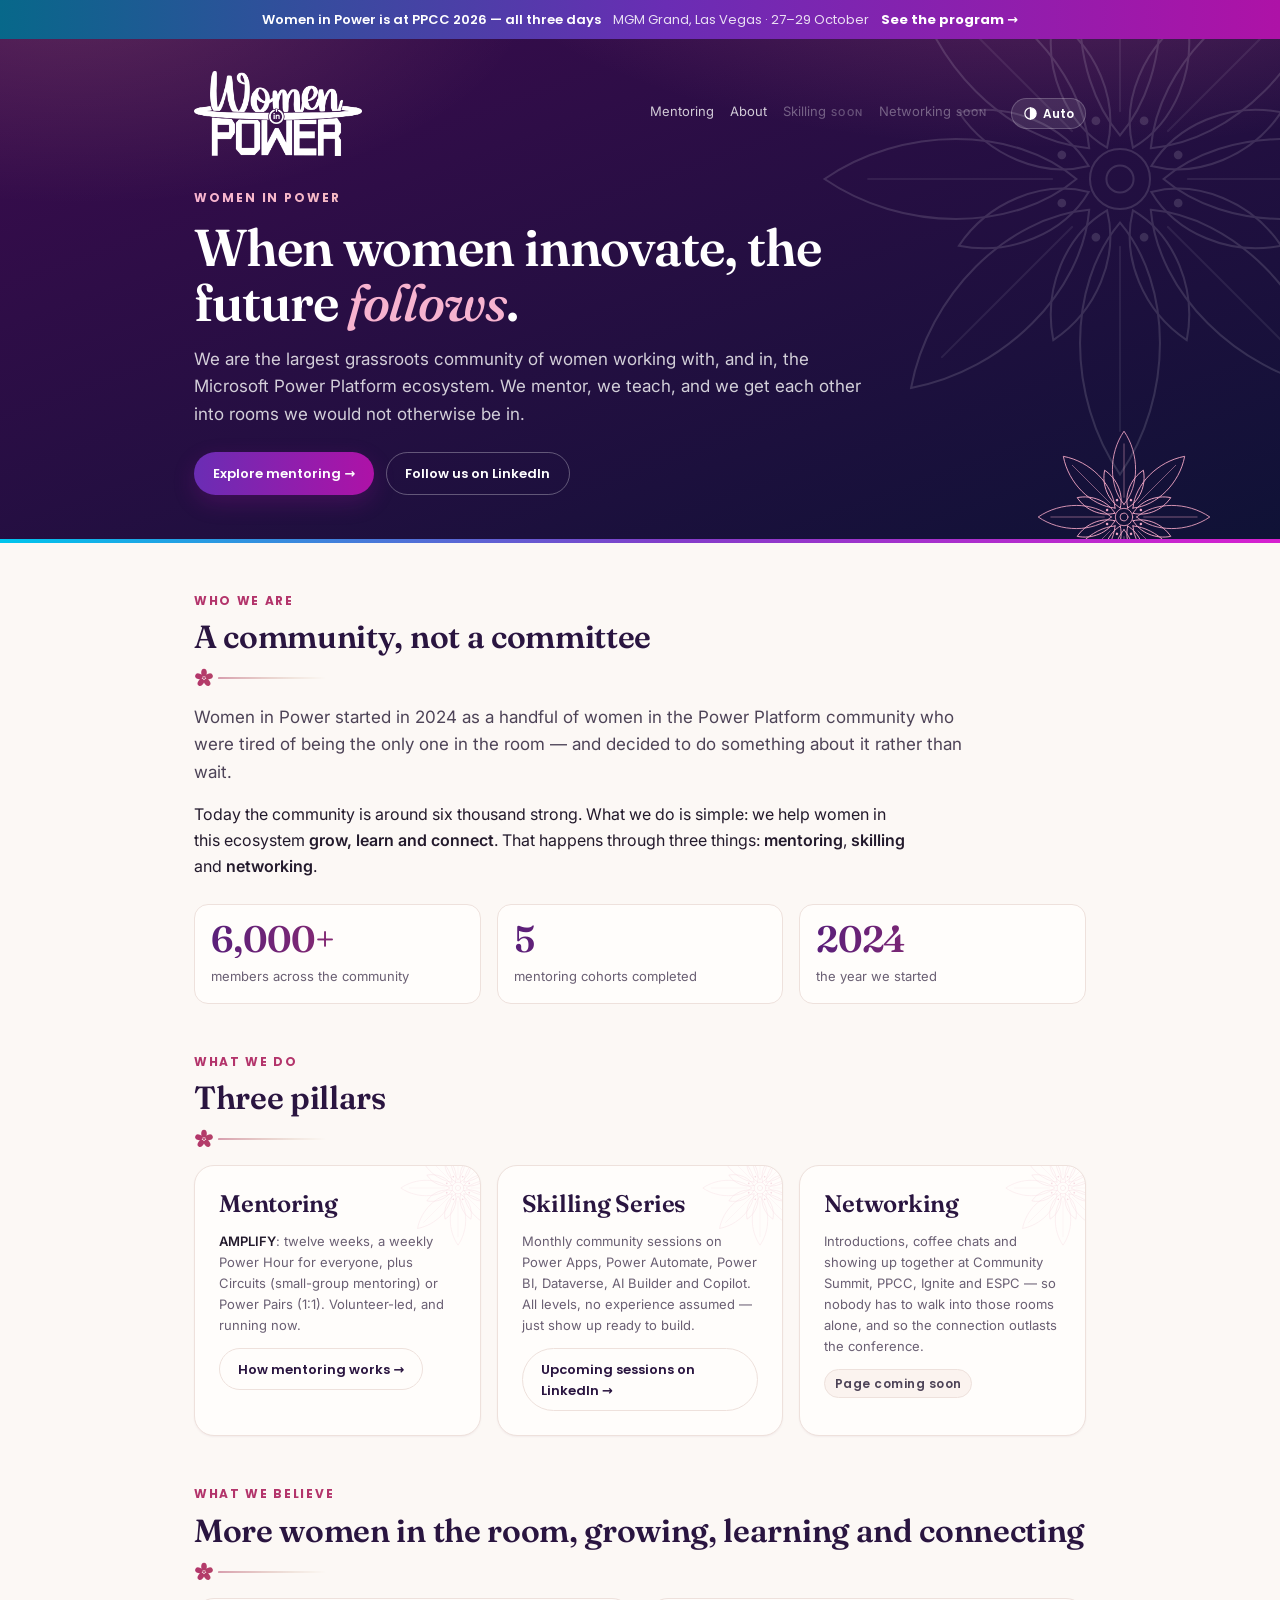
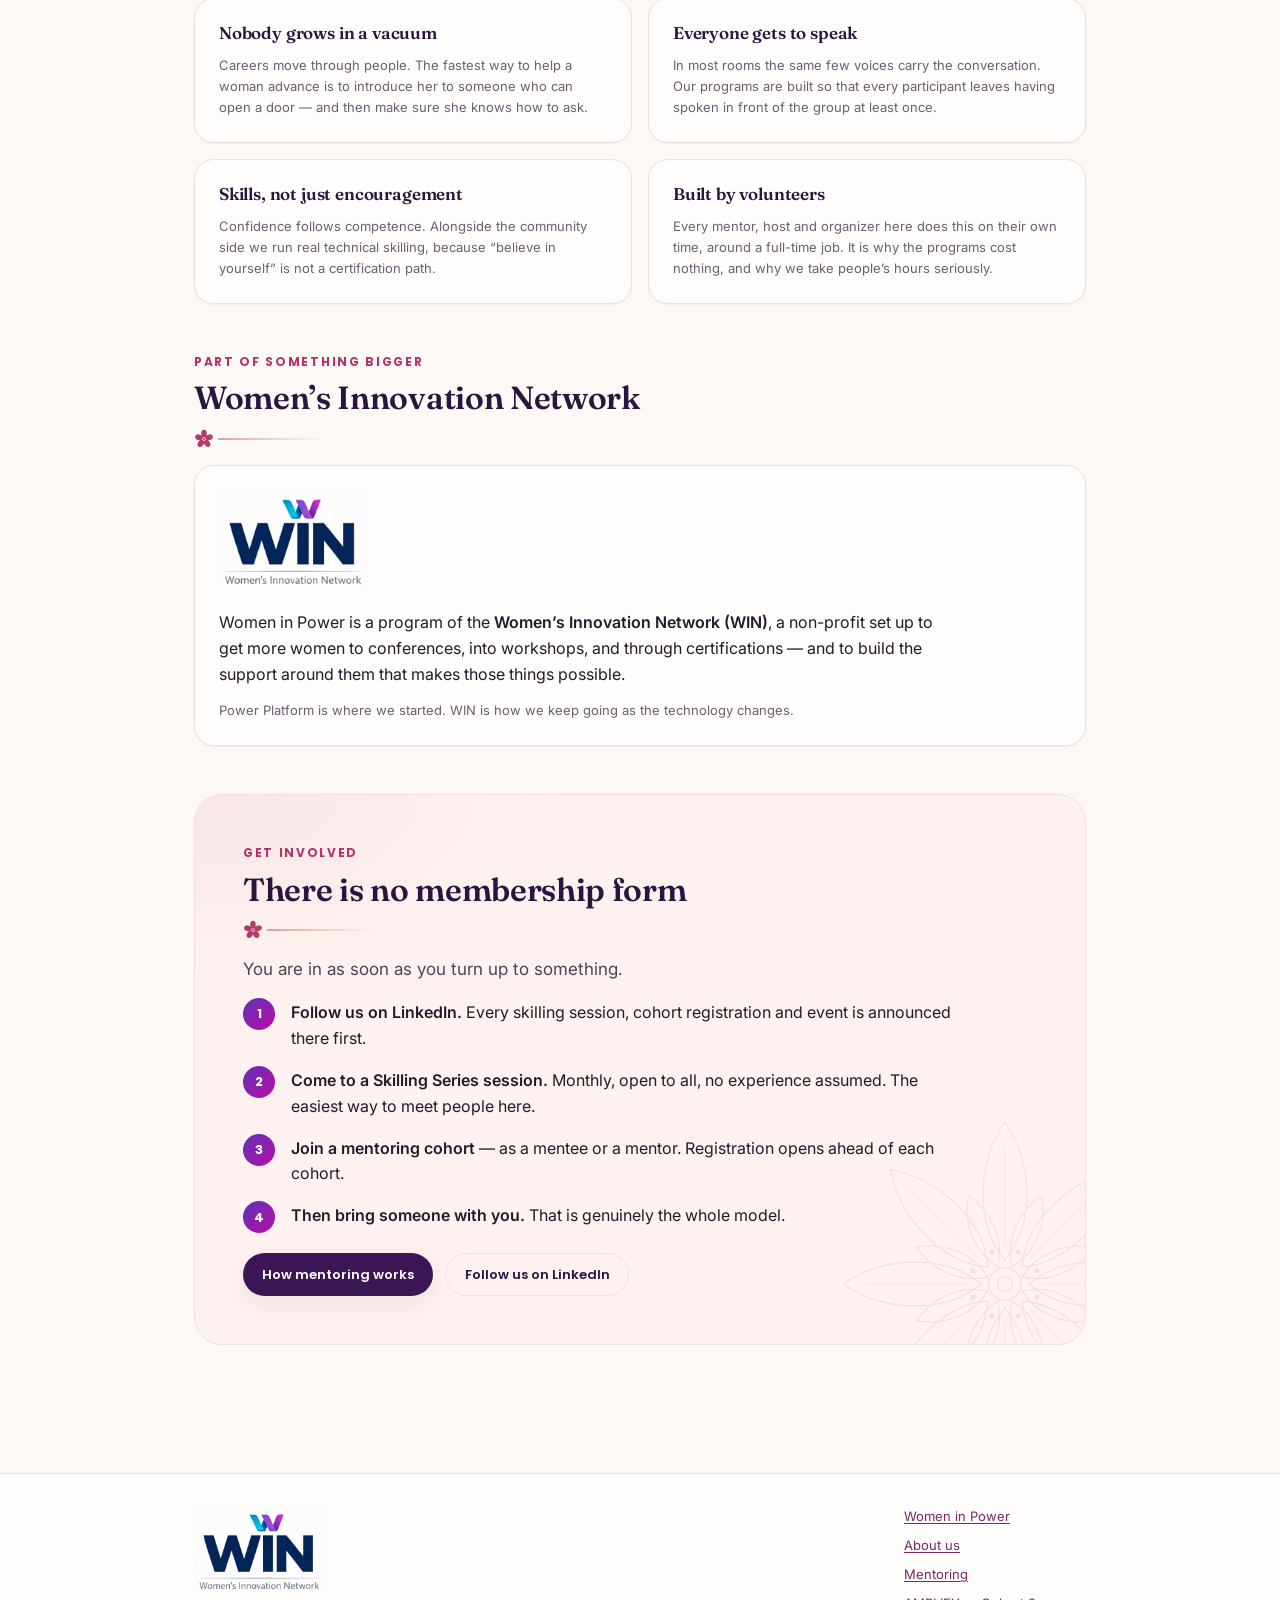
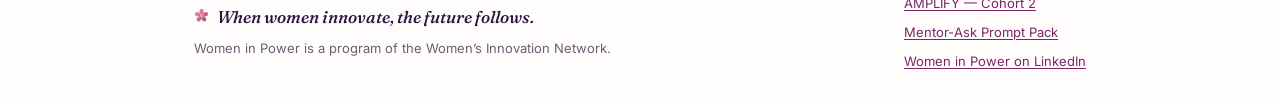
==== index.html @ 1620525c "Bloom: add warmth with a serif, warm palette and an original bloom motif - Warm neutrals (ivory grou" ====
<!DOCTYPE html>
<html lang="en">
<head>
<meta charset="UTF-8">
<meta name="viewport" content="width=device-width, initial-scale=1">
<title>Women in Power</title>
<meta name="description" content="Women in Power is a grassroots community of women working with and in the Microsoft Power Platform ecosystem — mentoring, skilling and bringing women together.">
<meta name="theme-color" content="#3b0b4e">
<script>(function(){try{var t=localStorage.getItem('wip-theme');if(t==='light'||t==='dark')document.documentElement.setAttribute('data-theme',t);}catch(e){}})();</script>
<link rel="preconnect" href="https://fonts.googleapis.com">
<link rel="preconnect" href="https://fonts.gstatic.com" crossorigin>
<link href="https://fonts.googleapis.com/css2?family=Fraunces:ital,opsz,wght@0,9..144,500..700;1,9..144,400..600&family=Inter:wght@400;500;600&family=Poppins:wght@600;700;800&display=swap" rel="stylesheet">
<link rel="stylesheet" href="assets/css/wip.css">
<style>
  /* Page-specific. Promote into wip.css only if a second page needs it. */
  .hero-mark { width: 260px; margin-bottom: var(--s-5); }
  @media (max-width: 560px) { .hero-mark { width: 200px; } }

  .pillars { display: grid; gap: var(--s-4); }
  @media (min-width: 760px) { .pillars { grid-template-columns: repeat(3, 1fr); } }
  .pillar h3 { margin-bottom: var(--s-2); }

  .parent {
    display: flex; gap: var(--s-5); align-items: center; flex-wrap: wrap;
    background: var(--surface); border: 1px solid var(--line);
    border-radius: var(--r-lg); padding: var(--s-5); box-shadow: var(--sh-1);
  }
  .parent img { width: 150px; flex: none; }
</style>
</head>
<body>
<a class="skip-link" href="#main">Skip to content</a>

<div class="announce">
  <a href="ppcc-2026/">
    <span>Women in Power is at PPCC 2026 &mdash; all three days</span>
    <span class="where">MGM Grand, Las Vegas &middot; 27&ndash;29 October</span>
    <span class="go">See the program &rarr;</span>
  </a>
</div>

<header class="masthead" id="top">
  <div class="wrap">
    <div class="masthead-top">
      <a class="lockup" href="./" aria-label="Women in Power, home">
        <img class="lockup-img" src="assets/img/wip-wordmark-reverse.png" alt="Women in Power" width="1200" height="607">
      </a>
      <div class="masthead-right">
        <nav class="masthead-nav" aria-label="Main">
          <a href="mentoring/">Mentoring</a>
          <a href="about/">About</a>
          <span class="nav-soon">Skilling <em>soon</em></span>
          <span class="nav-soon">Networking <em>soon</em></span>
        </nav>
        <button type="button" class="theme-toggle" data-theme-toggle>Theme</button>
      </div>
    </div>
    <p class="kicker">Women in Power</p>
    <h1>When women innovate, the future <em>follows</em>.</h1>
    <p class="standfirst">We are the largest grassroots community of women working with, and in, the Microsoft Power Platform ecosystem. We mentor, we teach, and we get each other into rooms we would not otherwise be in.</p>
    <p class="row" style="margin-top:var(--s-5)">
      <a class="btn btn-accent" href="mentoring/">Explore mentoring &rarr;</a>
      <a class="btn btn-ghost" href="https://www.linkedin.com/company/women-in-power-platform" style="color:#fff;border-color:rgba(255,255,255,.3)">Follow us on LinkedIn</a>
    </p>
  </div>
</header>

<main id="main">
<div class="wrap">

  <!-- ============================== WHO ============================== -->
  <section class="section">
    <div class="section-head">
      <p class="eyebrow">Who we are</p>
      <h2>A community, not a committee</h2>
    </div>
    <p class="lead">Women in Power started in 2024 as a handful of women in the Power Platform community who were tired of being the only one in the room &mdash; and decided to do something about it rather than wait.</p>
    <p>Today the community is around six thousand strong. What we do is simple: we help women in this ecosystem <strong>grow, learn and connect</strong>. That happens through three things: <strong>mentoring</strong>, <strong>skilling</strong> and <strong>networking</strong>.</p>

    <div class="grid grid-3" style="margin-top:var(--s-5)">
      <div class="stat"><div class="stat-num">6,000+</div><div class="stat-label">members across the community</div></div>
      <div class="stat"><div class="stat-num">5</div><div class="stat-label">mentoring cohorts completed</div></div>
      <div class="stat"><div class="stat-num">2024</div><div class="stat-label">the year we started</div></div>
    </div>
  </section>

  <!-- ============================ PILLARS ============================ -->
  <section class="section">
    <div class="section-head">
      <p class="eyebrow">What we do</p>
      <h2>Three pillars</h2>
    </div>

    <div class="pillars">
      <div class="card card-bloom pillar">
        <h3>Mentoring</h3>
        <p class="small muted"><strong>AMPLIFY</strong>: twelve weeks, a weekly Power Hour for everyone, plus Circuits (small-group mentoring) or Power Pairs (1:1). Volunteer-led, and running now.</p>
        <p><a class="btn btn-ghost" href="mentoring/">How mentoring works &rarr;</a></p>
      </div>
      <div class="card card-bloom pillar">
        <h3>Skilling Series</h3>
        <p class="small muted">Monthly community sessions on Power Apps, Power Automate, Power BI, Dataverse, AI Builder and Copilot. All levels, no experience assumed &mdash; just show up ready to build.</p>
        <p><a class="btn btn-ghost" href="https://www.linkedin.com/company/women-in-power-platform">Upcoming sessions on LinkedIn &rarr;</a></p>
      </div>
      <div class="card card-bloom pillar">
        <h3>Networking</h3>
        <p class="small muted">Introductions, coffee chats and showing up together at Community Summit, PPCC, Ignite and ESPC &mdash; so nobody has to walk into those rooms alone, and so the connection outlasts the conference.</p>
        <p><span class="pill pill-neutral">Page coming soon</span></p>
      </div>
    </div>
  </section>

  <!-- ============================ BELIEFS ============================ -->
  <section class="section">
    <div class="section-head">
      <p class="eyebrow">What we believe</p>
      <h2>More women in the room, growing, learning and connecting</h2>
    </div>
    <div class="grid grid-2">
      <div class="card">
        <h4>Nobody grows in a vacuum</h4>
        <p class="small muted">Careers move through people. The fastest way to help a woman advance is to introduce her to someone who can open a door &mdash; and then make sure she knows how to ask.</p>
      </div>
      <div class="card">
        <h4>Everyone gets to speak</h4>
        <p class="small muted">In most rooms the same few voices carry the conversation. Our programs are built so that every participant leaves having spoken in front of the group at least once.</p>
      </div>
      <div class="card">
        <h4>Skills, not just encouragement</h4>
        <p class="small muted">Confidence follows competence. Alongside the community side we run real technical skilling, because &ldquo;believe in yourself&rdquo; is not a certification path.</p>
      </div>
      <div class="card">
        <h4>Built by volunteers</h4>
        <p class="small muted">Every mentor, host and organizer here does this on their own time, around a full-time job. It is why the programs cost nothing, and why we take people&rsquo;s hours seriously.</p>
      </div>
    </div>
  </section>

  <!-- ============================= PARENT ============================ -->
  <section class="section">
    <div class="section-head">
      <p class="eyebrow">Part of something bigger</p>
      <h2>Women&rsquo;s Innovation Network</h2>
    </div>
    <div class="parent">
      <img src="assets/img/win-logo.png" alt="WIN — Women's Innovation Network">
      <div>
        <p>Women in Power is a program of the <strong>Women&rsquo;s Innovation Network (WIN)</strong>, a non-profit set up to get more women to conferences, into workshops, and through certifications &mdash; and to build the support around them that makes those things possible.</p>
        <p class="small muted" style="margin-top:var(--s-3)">Power Platform is where we started. WIN is how we keep going as the technology changes.</p>
      </div>
    </div>
  </section>

  <!-- ============================= JOIN ============================== -->
  <section class="section panel-bloom">
    <div class="section-head">
      <p class="eyebrow">Get involved</p>
      <h2>There is no membership form</h2>
    </div>
    <p class="lead">You are in as soon as you turn up to something.</p>
    <ol class="steps">
      <li><strong>Follow us on LinkedIn.</strong> Every skilling session, cohort registration and event is announced there first.</li>
      <li><strong>Come to a Skilling Series session.</strong> Monthly, open to all, no experience assumed. The easiest way to meet people here.</li>
      <li><strong>Join a mentoring cohort</strong> &mdash; as a mentee or a mentor. Registration opens ahead of each cohort.</li>
      <li><strong>Then bring someone with you.</strong> That is genuinely the whole model.</li>
    </ol>
    <p class="row" style="margin-top:var(--s-5)">
      <a class="btn btn-primary" href="mentoring/">How mentoring works</a>
      <a class="btn btn-ghost" href="https://www.linkedin.com/company/women-in-power-platform">Follow us on LinkedIn</a>
    </p>
  </section>

</div>
</main>

<footer class="site-footer">
  <div class="wrap foot-row">
    <div>
      <img class="win-logo" src="assets/img/win-logo.png" alt="WIN — Women's Innovation Network">
      <p class="tagline">When women innovate, the future follows.</p>
      <p class="small" style="margin-top:var(--s-2)">Women in Power is a program of the Women&rsquo;s Innovation Network.</p>
    </div>
    <nav aria-label="Footer">
      <a href="./">Women in Power</a>
      <a href="about/">About us</a>
      <a href="mentoring/">Mentoring</a>
      <a href="mentoring/2026-cohort2/">AMPLIFY &mdash; Cohort 2</a>
      <a href="mentoring/mentorship-prompts/">Mentor-Ask Prompt Pack</a>
      <a href="https://www.linkedin.com/company/women-in-power-platform">Women in Power on LinkedIn</a>
    </nav>
  </div>
</footer>

<a class="to-top" href="#top" title="Back to top">
  <span class="visually-hidden">Back to top</span>
  <svg viewBox="0 0 24 24" fill="none" stroke="currentColor" stroke-width="2.2" stroke-linecap="round" stroke-linejoin="round" aria-hidden="true"><path d="M12 19V5"/><path d="M5 12l7-7 7 7"/></svg>
</a>

<script src="assets/js/wip.js" defer></script>
</body>
</html>
---- assets/css/wip.css ----
/* ==========================================================================
   Women in Power — shared stylesheet
   Part of Women's Innovation Network (WIN)

   Single source of truth for how WiP member pages look. Change a token here
   and every page updates. Documented and previewed at /wip/style-guide/.

   Contents
   1. Tokens — light
   2. Tokens — dark
   3. Reset and base
   4. Layout
   5. Masthead, theme toggle, footer
   6. Typography
   7. Components
   8. Journey explorer (the interactive mentor / mentee journeys)
   9. Utilities
  10. Print

   THEMING RULE
   Every color has its base value on bare :root. Dark mode only *redefines*
   tokens, in two places: a prefers-color-scheme block guarded against an
   explicit light choice, and a [data-theme="dark"] block so the toggle wins.
   Never give a color its only definition inside a media query.
   ========================================================================== */

/* ==========================================================================
   1. TOKENS — LIGHT (the base layer)
   ========================================================================== */

:root {
  /* --- Brand: WIN (parent organization) — fixed, never themed ---------- */
  --win-navy:        #042559;
  --win-navy-deep:   #02132e;
  --win-navy-soft:   #16407f;

  /* --- Brand: the signature ribbon gradient — fixed -------------------- */
  --grad-cyan:       #00c5ed;
  --grad-violet:     #823dca;
  --grad-magenta:    #d720d0;
  --ribbon:      linear-gradient(90deg,  var(--grad-cyan) 0%, var(--grad-violet) 52%, var(--grad-magenta) 100%);
  --ribbon-diag: linear-gradient(135deg, var(--grad-cyan) 0%, var(--grad-violet) 52%, var(--grad-magenta) 100%);

  /* The ribbon, deepened until WHITE TEXT PASSES AA on every stop.
     The bright ribbon is decoration and must never sit behind body text:
     white on --grad-cyan is 2.06:1, which is unreadable. These stops are
     6.26 / 7.93 / 6.10 against white and still read as the same gradient.
     Use this any time the ribbon is a background for words. */
  --ribbon-deep: linear-gradient(90deg, #07688a 0%, #6a2db4 52%, #ae12a7 100%);

  /* The ribbon for ROUNDED FILLS: circles (step numbers, avatars, the
     back-to-top hover) and pill buttons. Two things go wrong when the full
     diagonal ribbon is poured into a round shape:
       1. A 135deg gradient puts its end colors in the box's corners, which
          the rounding cuts off. What survives is a cyan wedge and a clipped
          magenta edge, so the shape reads as a square squeezed into a
          circle.
       2. The cyan end sits under white text at 2.06:1.
     So these drop cyan and run deep violet to deep magenta (white text
     7.93 / 6.10). On circles the stops sit at 15% / 85%, which is where a
     circle's edge crosses the 135deg line, so both colors are actually
     visible. Pills run 90deg, along their long axis. */
  /* On anything with a (transparent) border, write the background as
     "var(--ribbon-round) border-box". By default a gradient is sized to
     the padding box and then TILED into the border, so the far end of
     the gradient shows as a thin strip along the top and left edges. */
  --ribbon-round: linear-gradient(135deg, #6a2db4 15%, #ae12a7 85%);
  --ribbon-pill:  linear-gradient(90deg,  #6a2db4 0%,  #ae12a7 100%);

  /* The ribbon for gradient TEXT on a page surface, e.g. the big stat
     numerals. Measured against the surface it actually sits on:
       light mode, on #fff   — 6.26 / 7.93 / 6.10
       dark  mode, on #121c31 — 8.26 / 5.62 / 6.74
     The bright ribbon fails at BOTH ends depending on the mode: its cyan is
     2.06:1 on white and its violet is 2.81:1 on the dark surface. A number
     is content, not decoration — it has to be readable. Gradient text on a
     dark BAND (the masthead kicker, the hero headline) keeps --ribbon;
     those grounds are dark in both themes. */
  --ribbon-text: linear-gradient(90deg, #07688a 0%, #6a2db4 52%, #ae12a7 100%);
  /* Warm gradient text for serif numerals. 10.9 / 5.9 on white. */
  --bloom-text:  linear-gradient(90deg, #5a1f7a 0%, #b3346b 100%);

  /* --- Brand: Women in Power accents ----------------------------------- */
  --wip-plum:        #3b0b4e;
  --wip-magenta:     #d91c81;
  --wip-pink:        #ff2e9e;
  --wip-teal:        #12b6a8;

  /* --- Brand: Bloom — the warm layer ------------------------------------
     Added in v2.0 to give the site warmth without adding clutter. Blush and
     petal are grounds and washes; rose carries small text; gold is a
     hairline detail only (it is 2.7:1 on ivory, so never for words). The
     bloom motif itself is drawn in CSS further down (section 5b). */
  --blush:           #f9e6e8;
  --blush-2:         #fdf2ef;
  --petal:           #e7a3bb;
  --rose:            #b3346b;   /* 5.5:1 on --bg, 4.8:1 on --blush */
  --gold:            #b8925a;
  --gold-soft:       #ecdcc0;

  /* --- Themed: accent used for eyebrows, markers, link hover ----------- */
  --accent:          #b3346b;
  --link:            #7b2667;
  /* Solid fills behind white text: primary buttons, the selected role
     and roster filter. Was WIN navy; plum carries the warmth. */
  --solid:           #3b1554;   /* white on it 13:1 */
  --solid-hover:     #57206f;

  /* --- Themed: tier colors -------------------------------------------- */
  --tier1:           #7a2e8e;   /* Group mentoring */
  --tier1-wash:      #f6effa;
  --tier1-line:      #e3d0ec;
  --tier2:           #0f6fa8;   /* 1:1 mentoring   */
  --tier2-wash:      #ecf5fb;
  --tier2-line:      #c9e0ef;
  --joint:           #b8127a;   /* Both tiers      */
  --joint-wash:      #fdeef6;
  --joint-line:      #f4cfe3;

  /* --- Themed: neutrals ------------------------------------------------ */
  /* Warm neutrals: ivory grounds with a breath of blush, plum-black ink.
     The old cool blue-grays read as corporate; these read as paper. */
  --ink:             #231a2c;
  --ink-2:           #4d4357;
  --ink-3:           #6a5f73;   /* 5.7:1 on --bg, 5.0:1 on --blush */
  --heading:         #2a1540;   /* aubergine; goes near-white in dark     */
  --line:            #eee1dc;
  --line-soft:       #f6ece8;
  --surface:         #fffdfb;
  --surface-2:       #fbf3ef;
  --bg:              #fcf8f5;
  --sticky-bg:       rgba(252, 248, 245, .94);

  /* --- Themed: masthead ------------------------------------------------ */
  /* WiP plum into midnight indigo, lit with rose and peach rather than
     the old cyan. The cyan still arrives in the ribbon along the base. */
  --mast-a:          #3b0b4e;
  --mast-b:          #0f1236;
  --mast-glow-1:     rgba(236, 112, 168, .30);
  --mast-glow-2:     rgba(255, 184, 150, .16);

  /* --- Themed: semantic ------------------------------------------------ */
  --ok:              #1f7a56;  --ok-wash:   #e9f5ef;  --ok-line: #cbe6da;
  --warn:            #9a6410;  --warn-wash: #fdf3e2;
  --danger:          #b0433a;  --danger-wash: #fdeeec; --danger-line: #f3d5d0;

  /* --- Type ------------------------------------------------------------ */
  --font-display: "Poppins", "Segoe UI", -apple-system, BlinkMacSystemFont, system-ui, sans-serif;
  /* Headings. A soft, modern serif is where most of the warmth comes
     from; Poppins stays for the small uppercase labels, buttons and UI. */
  --font-serif:   "Fraunces", "Iowan Old Style", "Palatino Linotype", Georgia, serif;
  --font-body:    "Inter", "Segoe UI", -apple-system, BlinkMacSystemFont, system-ui, sans-serif;
  --font-mono:    ui-monospace, "Cascadia Code", Consolas, monospace;

  --t-xs:   0.75rem;
  --t-sm:   0.8125rem;
  --t-base: 1rem;
  --t-lg:   1.0625rem;
  --t-xl:   clamp(1.25rem, 1.1rem + 0.6vw, 1.5rem);
  --t-2xl:  clamp(1.5rem,  1.25rem + 1.1vw, 2rem);
  --t-3xl:  clamp(1.9rem,  1.4rem + 2.2vw, 3rem);

  /* --- Space (4px base) ------------------------------------------------ */
  --s-1: 0.25rem; --s-2: 0.5rem;  --s-3: 0.75rem; --s-4: 1rem;
  --s-5: 1.5rem;  --s-6: 2rem;    --s-7: 3rem;    --s-8: 4rem;

  /* --- Radius, shadow, motion ------------------------------------------ */
  --r-sm: 8px; --r-md: 14px; --r-lg: 20px; --r-xl: 28px; --r-pill: 999px;
  /* Shadows tinted plum, not navy-gray, so cards glow rather than float. */
  --sh-1: 0 1px 2px rgba(74, 28, 58, .05);
  --sh-2: 0 8px 24px rgba(74, 28, 58, .07);
  --sh-3: 0 20px 48px rgba(74, 28, 58, .12);
  --ease: cubic-bezier(.22, .61, .36, 1);

  --wrap: 940px;
  --wrap-wide: 1180px;

  color-scheme: light;
}

/* ==========================================================================
   2. TOKENS — DARK
   Defined twice on purpose: once for the system preference (unless the
   reader has explicitly chosen light), once for an explicit dark choice.
   ========================================================================== */

@media (prefers-color-scheme: dark) {
  :root:not([data-theme="light"]) {
    --accent:      #ff86bb;
    --link:        #f2acd6;
    --solid:       #74338f;  --solid-hover: #8a42a8;
    --blush:       #2b1b28;  --blush-2: #21161f;
    --petal:       #e58bb0;  --rose:    #ff8fbf;
    --gold:        #d8b67c;  --gold-soft: #4a3b28;
    --ribbon-text: linear-gradient(90deg, #00c5ed 0%, #b27ce8 52%, #ff6bd6 100%);
    --bloom-text:  linear-gradient(90deg, #d9a9f2 0%, #ff8fbf 100%);

    --tier1:       #cf95e6;  --tier1-wash: #241a33;  --tier1-line: #3d2b52;
    --tier2:       #6ec6f2;  --tier2-wash: #0f2436;  --tier2-line: #1f3f59;
    --joint:       #ff74bb;  --joint-wash: #2c1428;  --joint-line: #4a2340;

    --ink:         #f5eef3;
    --ink-2:       #cfc2d2;
    --ink-3:       #a797ac;
    --heading:     #fdf5fa;
    --line:        #35283d;
    --line-soft:   #281e2f;
    --surface:     #1c1523;
    --surface-2:   #17111d;
    --bg:          #110c16;
    --sticky-bg:   rgba(17, 12, 22, .94);

    --mast-a:      #2c0a3a;
    --mast-b:      #0a0a1f;
    --mast-glow-1: rgba(236, 112, 168, .24);
    --mast-glow-2: rgba(255, 184, 150, .12);

    --ok:      #5fd3a3;  --ok-wash:     #0f2a20;  --ok-line: #1f4d3a;
    --warn:    #f0c274;  --warn-wash:   #2c2313;
    --danger:  #f79a90;  --danger-wash: #2e1614;  --danger-line: #4d2723;

    --sh-1: 0 1px 2px rgba(0, 0, 0, .35);
    --sh-2: 0 6px 20px rgba(0, 0, 0, .40);
    --sh-3: 0 18px 44px rgba(0, 0, 0, .55);

    color-scheme: dark;
  }
}

:root[data-theme="dark"] {
  --accent:      #ff86bb;
  --link:        #f2acd6;
  --solid:       #74338f;  --solid-hover: #8a42a8;
  --blush:       #2b1b28;  --blush-2: #21161f;
  --petal:       #e58bb0;  --rose:    #ff8fbf;
  --gold:        #d8b67c;  --gold-soft: #4a3b28;
    --ribbon-text: linear-gradient(90deg, #00c5ed 0%, #b27ce8 52%, #ff6bd6 100%);
    --bloom-text:  linear-gradient(90deg, #d9a9f2 0%, #ff8fbf 100%);

  --tier1:       #cf95e6;  --tier1-wash: #241a33;  --tier1-line: #3d2b52;
  --tier2:       #6ec6f2;  --tier2-wash: #0f2436;  --tier2-line: #1f3f59;
  --joint:       #ff74bb;  --joint-wash: #2c1428;  --joint-line: #4a2340;

  --ink:         #f5eef3;
  --ink-2:       #cfc2d2;
  --ink-3:       #a797ac;
  --heading:     #fdf5fa;
  --line:        #35283d;
  --line-soft:   #281e2f;
  --surface:     #1c1523;
  --surface-2:   #17111d;
  --bg:          #110c16;
  --sticky-bg:   rgba(17, 12, 22, .94);

  --mast-a:      #2c0a3a;
  --mast-b:      #0a0a1f;
  --mast-glow-1: rgba(236, 112, 168, .24);
  --mast-glow-2: rgba(255, 184, 150, .12);

  --ok:      #5fd3a3;  --ok-wash:     #0f2a20;  --ok-line: #1f4d3a;
  --warn:    #f0c274;  --warn-wash:   #2c2313;
  --danger:  #f79a90;  --danger-wash: #2e1614;  --danger-line: #4d2723;

  --sh-1: 0 1px 2px rgba(0, 0, 0, .35);
  --sh-2: 0 6px 20px rgba(0, 0, 0, .40);
  --sh-3: 0 18px 44px rgba(0, 0, 0, .55);

  color-scheme: dark;
}

/* ==========================================================================
   3. RESET AND BASE
   ========================================================================== */

*, *::before, *::after { box-sizing: border-box; }
* { margin: 0; padding: 0; }

html { -webkit-text-size-adjust: 100%; scroll-behavior: smooth; }
@media (prefers-reduced-motion: reduce) {
  html { scroll-behavior: auto; }
  *, *::before, *::after { animation-duration: .01ms !important; transition-duration: .01ms !important; }
}

body {
  font-family: var(--font-body);
  font-size: var(--t-base);
  line-height: 1.62;
  color: var(--ink);
  background: var(--bg);
  -webkit-font-smoothing: antialiased;
  text-rendering: optimizeLegibility;
  transition: background-color .25s var(--ease), color .25s var(--ease);
}

img, svg { max-width: 100%; height: auto; display: block; }

/* The link color is a token, lifted from navy to #7fb6ff in dark mode.
   It used to be switched with ":root[data-theme=dark] a", but that
   selector outweighs any single class, so it repainted every white-text
   link (accent buttons, the announcement bar, the masthead nav) light
   blue in dark mode. A token keeps "a" at its natural weight and lets
   components set their own color. */
a { color: var(--link); text-decoration-thickness: 1px; text-underline-offset: 2px; }
a:hover { color: var(--accent); }

:focus-visible { outline: 3px solid var(--grad-violet); outline-offset: 2px; border-radius: 4px; }

.skip-link {
  position: absolute; left: -9999px;
  background: var(--win-navy); color: #fff;
  padding: var(--s-3) var(--s-4); border-radius: 0 0 var(--r-sm) 0; z-index: 100;
}
.skip-link:focus { left: 0; top: 0; color: #fff; }

/* Hide the no-JS fallback once the scripts run, and vice versa. */
.js-only { display: none; }
.has-js .js-only { display: block; }
.has-js .no-js-only { display: none; }

/* ==========================================================================
   4. LAYOUT
   ========================================================================== */

.wrap      { width: 100%; max-width: var(--wrap);      margin-inline: auto; padding-inline: var(--s-5); }
.wrap-wide { width: 100%; max-width: var(--wrap-wide); margin-inline: auto; padding-inline: var(--s-5); }

main { padding-bottom: var(--s-8); }

.section { margin-top: var(--s-7); }
.section > * + * { margin-top: var(--s-4); }

.eyebrow {
  font-family: var(--font-display); font-size: var(--t-xs); font-weight: 700;
  letter-spacing: .14em; text-transform: uppercase; color: var(--accent);
}
.section-head { margin-bottom: var(--s-4); }
.section-head h2 { margin-top: var(--s-2); }
.section-head::after {
  content: ""; display: block; width: 56px; height: 3px;
  background: var(--ribbon); border-radius: var(--r-pill); margin-top: var(--s-3);
}

.grid { display: grid; gap: var(--s-4); }
@media (min-width: 700px) { .grid-2 { grid-template-columns: repeat(2, 1fr); } .grid-3 { grid-template-columns: repeat(3, 1fr); } }
@media (min-width: 940px) { .grid-4 { grid-template-columns: repeat(4, 1fr); } }

/* Sticky in-page nav, used by the longer pages. */
.jump { position: sticky; top: 0; z-index: 20; background: var(--sticky-bg); backdrop-filter: blur(8px); border-bottom: 1px solid var(--line); }
.jump ul { display: flex; gap: var(--s-4); list-style: none; padding: var(--s-3) 0; margin: 0; overflow-x: auto; font-size: var(--t-sm); max-width: none; }
.jump li { margin: 0; white-space: nowrap; }
.jump a { color: var(--ink-2); text-decoration: none; font-weight: 500; }
.jump a:hover { color: var(--accent); }

/* ==========================================================================
   5. MASTHEAD, THEME TOGGLE, FOOTER
   ========================================================================== */

.masthead {
  background:
    radial-gradient(1000px 420px at 82% -30%, var(--mast-glow-1), transparent 62%),
    radial-gradient(760px 360px at 6% -10%, var(--mast-glow-2), transparent 60%),
    linear-gradient(160deg, var(--mast-a) 0%, var(--mast-b) 100%);
  color: #fff;
  padding-block: var(--s-6) var(--s-7);
  position: relative;
  transition: background .25s var(--ease);
}
.masthead::after { content: ""; position: absolute; inset: auto 0 0 0; height: 4px; background: var(--ribbon); }
.masthead a { color: #fff; }
/* Base <strong> is set in the body ink, which is dark in light mode and
   vanishes on this ground. Same for the page-level dark bands. */
.masthead strong, .masthead b, .spotlight strong, .allies strong { color: #fff; }

.masthead-top { display: flex; align-items: center; justify-content: space-between; gap: var(--s-4); flex-wrap: wrap; margin-bottom: var(--s-6); }
.masthead-right { display: flex; align-items: center; gap: var(--s-5); flex-wrap: wrap; }

.lockup { display: inline-flex; align-items: center; gap: var(--s-3); text-decoration: none; }

/* The real wordmark. Mastheads are dark, so they carry the reversed (white)
   file; the black original is for light grounds. Intrinsic width/height are
   on the <img> so the row does not shift while the image loads. */
.lockup-img { width: 168px; height: auto; flex: none; }
@media (max-width: 520px) { .lockup-img { width: 132px; } }

/* Legacy CSS-only lockup, kept for any page that has no image to hand. */
.lockup-mark {
  width: 38px; height: 38px; border-radius: 10px; background: var(--ribbon-round);
  display: grid; place-items: center; flex: none;
  font-family: var(--font-display); font-weight: 800; font-size: 15px; color: #fff; letter-spacing: .02em;
}
.lockup-text { line-height: 1.15; }
.lockup-name { font-family: var(--font-display); font-weight: 700; font-size: 15px; color: #fff; }
.lockup-sub { font-size: var(--t-xs); color: rgba(255,255,255,.62); letter-spacing: .04em; }

.masthead-nav { display: flex; gap: var(--s-4); flex-wrap: wrap; font-size: var(--t-sm); }
.masthead-nav a {
  color: rgba(255,255,255,.78); text-decoration: none; padding-bottom: 3px;
  border-bottom: 2px solid transparent; transition: color .2s var(--ease), border-color .2s var(--ease);
}
.masthead-nav a:hover, .masthead-nav a[aria-current="page"] { color: #fff; border-bottom-color: var(--grad-magenta); }

/* A pillar that exists in the structure but has no page yet. Deliberately
   not a link — a nav item that 404s is worse than one that says "soon" —
   and deliberately quiet. These sit AFTER the real links: a placeholder
   should never outrank a page someone can actually open, and a bordered
   badge on a dark ground pulls more attention than the live items do. */
.masthead-nav .nav-soon {
  color: rgba(255,255,255,.34); display: inline-flex; align-items: baseline; gap: .4em;
  padding-bottom: 3px; border-bottom: 2px solid transparent; cursor: default;
}
.masthead-nav .nav-soon em {
  font-style: normal; font-size: 9.5px; font-weight: 600; letter-spacing: .11em;
  text-transform: uppercase; color: rgba(255,255,255,.28);
}

/* Theme toggle — three states: light / dark / follow the system. */
.theme-toggle {
  display: inline-flex; align-items: center; gap: .45em;
  background: rgba(255,255,255,.10); border: 1px solid rgba(255,255,255,.20);
  color: #fff; border-radius: var(--r-pill); padding: .45em .9em;
  font-family: var(--font-display); font-size: var(--t-xs); font-weight: 600;
  cursor: pointer; transition: background .2s var(--ease), border-color .2s var(--ease);
}
.theme-toggle:hover { background: rgba(255,255,255,.18); border-color: rgba(255,255,255,.34); }
.theme-toggle svg { width: 15px; height: 15px; flex: none; }

.masthead h1, .masthead h2, .masthead h3, .masthead h4 { color: #fff; }
.masthead h1 { font-family: var(--font-serif); font-size: calc(var(--t-3xl) * 1.08); font-weight: 600; line-height: 1.06; letter-spacing: -.02em; max-width: 20ch; }
.masthead h1 em { color: #f7b3cf; }
.masthead .kicker {
  font-family: var(--font-display); font-size: var(--t-xs); font-weight: 700;
  letter-spacing: .16em; text-transform: uppercase;
  /* Rose into champagne: the ribbon's cyan read cold against the plum. */
  background: linear-gradient(90deg, #f7b3cf, #f1d09f); -webkit-background-clip: text; background-clip: text; color: transparent;
  margin-bottom: var(--s-3);
}
.masthead .standfirst { font-size: var(--t-lg); color: rgba(255,255,255,.8); max-width: 62ch; margin-top: var(--s-4); }
.masthead .meta { margin-top: var(--s-5); display: flex; gap: var(--s-2) var(--s-5); flex-wrap: wrap; font-size: var(--t-sm); color: rgba(255,255,255,.72); }
.masthead .meta strong { color: #fff; font-weight: 600; }

.site-footer {
  border-top: 1px solid var(--line); background: var(--surface);
  padding-block: var(--s-6); margin-top: var(--s-8);
  font-size: var(--t-sm); color: var(--ink-3);
}
.site-footer .foot-row { display: flex; justify-content: space-between; gap: var(--s-5); flex-wrap: wrap; align-items: flex-start; }
.site-footer img.win-logo { width: 132px; margin-bottom: var(--s-3); border-radius: 6px; }
/* Dark-ink marks (the navy WIN logo, the black wordmark) need a white plate
   to survive dark mode. Never apply it inside .logo-plate.dark — that plate
   holds the REVERSED white marks, which would vanish on white. */
:root[data-theme="dark"] .site-footer img.win-logo,
:root[data-theme="dark"] .logo-plate:not(.dark) img { background: #fff; padding: 6px 10px; border-radius: 4px; }
@media (prefers-color-scheme: dark) {
  :root:not([data-theme="light"]) .site-footer img.win-logo,
  :root:not([data-theme="light"]) .logo-plate:not(.dark) img { background: #fff; padding: 6px 10px; border-radius: 4px; }
}
.site-footer nav { display: flex; flex-direction: column; gap: var(--s-2); }
.site-footer .tagline { font-family: var(--font-serif); font-style: italic; font-weight: 500; font-size: var(--t-lg); color: var(--heading); }

/* --- Section sub-navigation ---------------------------------------------
   Sits directly under the masthead on pages inside a pillar. Deliberately
   NOT sticky: the cohort page already has a sticky in-page .jump bar, and
   two stacked sticky strips eat a phone screen.
   ------------------------------------------------------------------------ */
.subnav { background: var(--surface); border-bottom: 1px solid var(--line); }
.subnav > div { display: flex; align-items: center; gap: var(--s-4); flex-wrap: wrap; padding-block: var(--s-3); }
.subnav-label {
  font-family: var(--font-display); font-size: var(--t-xs); font-weight: 700;
  letter-spacing: .12em; text-transform: uppercase; color: var(--ink-3);
  padding-right: var(--s-4); border-right: 1px solid var(--line);
}
.subnav ul { display: flex; gap: var(--s-4); list-style: none; margin: 0; padding: 0; flex-wrap: wrap; max-width: none; }
.subnav li { margin: 0; }
.subnav a {
  font-family: var(--font-display); font-size: var(--t-sm); font-weight: 500;
  color: var(--ink-2); text-decoration: none;
  padding: .2em 0; border-bottom: 2px solid transparent;
  transition: color .2s var(--ease), border-color .2s var(--ease);
}
.subnav a:hover { color: var(--accent); }
.subnav a[aria-current="page"] { color: var(--heading); font-weight: 600; border-bottom-color: var(--accent); }
@media (max-width: 560px) {
  .subnav-label { border-right: 0; padding-right: 0; width: 100%; }
  .subnav > div { gap: var(--s-2); }
}
@media print { .subnav { display: none; } }

/* --- Announcement bar ----------------------------------------------------
   A time-boxed strip above the masthead, for one thing at a time. It sits
   OUTSIDE the nav on purpose: an event is not a pillar, and the primary nav
   stays three pillars plus About no matter what is coming up. Delete the
   element from each page when the event passes.
   ------------------------------------------------------------------------ */
.announce {
  background: var(--ribbon-deep); color: #fff;
  font-family: var(--font-display); font-size: var(--t-sm); font-weight: 600;
}
.announce a {
  display: flex; align-items: center; justify-content: center; gap: var(--s-3);
  flex-wrap: wrap; padding: .7em var(--s-5); color: #fff; text-decoration: none;
  text-align: center;
}
.announce a:hover { color: #fff; text-decoration: underline; text-underline-offset: 3px; }
.announce .where { font-weight: 400; opacity: .85; }
.announce .go { font-weight: 700; white-space: nowrap; }
@media (max-width: 520px) { .announce .where { display: none; } }
@media print { .announce { display: none; } }

/* ==========================================================================
   5b. BLOOM — the warm layer
   An original line-drawn bloom, used sparingly: one large and one small in
   the masthead, a small one opening every section, a watermark on warm
   panels. The large masthead bloom turns very slowly (a nod to a flower
   spinner), and stops for anyone who prefers reduced motion.

   Everything here is decoration: aria-hidden by construction (pseudo-
   elements and backgrounds), never behind body text at more than a whisper.
   ========================================================================== */

:root {
  --bloom-line:   url("data:image/svg+xml,%3Csvg xmlns='http://www.w3.org/2000/svg' viewBox='-64 -64 128 128'%3E %3Cdefs%3E %3Cpath id='a' d='M0 -9 C -11 -22 -11 -45 0 -61 C 11 -45 11 -22 0 -9 Z'/%3E %3Cpath id='b' d='M0 -7 C -6 -15 -6 -27 0 -36 C 6 -27 6 -15 0 -7 Z'/%3E %3Cpath id='v' d='M0 -14 L0 -52'/%3E %3C/defs%3E %3Cg fill='none' stroke='%23ffffff' stroke-width='.42' stroke-linecap='round'%3E %3Cuse href='%23a' transform='rotate(0)'/%3E%3Cuse href='%23a' transform='rotate(45)'/%3E%3Cuse href='%23a' transform='rotate(90)'/%3E%3Cuse href='%23a' transform='rotate(135)'/%3E%3Cuse href='%23a' transform='rotate(180)'/%3E%3Cuse href='%23a' transform='rotate(225)'/%3E%3Cuse href='%23a' transform='rotate(270)'/%3E%3Cuse href='%23a' transform='rotate(315)'/%3E%3Cg stroke-opacity='.55'%3E%3Cuse href='%23v' transform='rotate(0)'/%3E%3Cuse href='%23v' transform='rotate(45)'/%3E%3Cuse href='%23v' transform='rotate(90)'/%3E%3Cuse href='%23v' transform='rotate(135)'/%3E%3Cuse href='%23v' transform='rotate(180)'/%3E%3Cuse href='%23v' transform='rotate(225)'/%3E%3Cuse href='%23v' transform='rotate(270)'/%3E%3Cuse href='%23v' transform='rotate(315)'/%3E%3C/g%3E%3Cuse href='%23b' transform='rotate(22.5)'/%3E%3Cuse href='%23b' transform='rotate(67.5)'/%3E%3Cuse href='%23b' transform='rotate(112.5)'/%3E%3Cuse href='%23b' transform='rotate(157.5)'/%3E%3Cuse href='%23b' transform='rotate(202.5)'/%3E%3Cuse href='%23b' transform='rotate(247.5)'/%3E%3Cuse href='%23b' transform='rotate(292.5)'/%3E%3Cuse href='%23b' transform='rotate(337.5)'/%3E %3Ccircle r='6.2'/%3E%3Ccircle r='2.8'/%3E %3C/g%3E %3Cg fill='%23ffffff'%3E%3Ccircle cx='0' cy='-13' r='.9' transform='rotate(22.5)'/%3E%3Ccircle cx='0' cy='-13' r='.9' transform='rotate(67.5)'/%3E%3Ccircle cx='0' cy='-13' r='.9' transform='rotate(112.5)'/%3E%3Ccircle cx='0' cy='-13' r='.9' transform='rotate(157.5)'/%3E%3Ccircle cx='0' cy='-13' r='.9' transform='rotate(202.5)'/%3E%3Ccircle cx='0' cy='-13' r='.9' transform='rotate(247.5)'/%3E%3Ccircle cx='0' cy='-13' r='.9' transform='rotate(292.5)'/%3E%3Ccircle cx='0' cy='-13' r='.9' transform='rotate(337.5)'/%3E%3C/g%3E %3C/svg%3E");
  --bloom-rose:   url("data:image/svg+xml,%3Csvg xmlns='http://www.w3.org/2000/svg' viewBox='-64 -64 128 128'%3E %3Cdefs%3E %3Cpath id='a' d='M0 -9 C -11 -22 -11 -45 0 -61 C 11 -45 11 -22 0 -9 Z'/%3E %3Cpath id='b' d='M0 -7 C -6 -15 -6 -27 0 -36 C 6 -27 6 -15 0 -7 Z'/%3E %3Cpath id='v' d='M0 -14 L0 -52'/%3E %3C/defs%3E %3Cg fill='none' stroke='%23f6a9c8' stroke-width='.6' stroke-linecap='round'%3E %3Cuse href='%23a' transform='rotate(0)'/%3E%3Cuse href='%23a' transform='rotate(45)'/%3E%3Cuse href='%23a' transform='rotate(90)'/%3E%3Cuse href='%23a' transform='rotate(135)'/%3E%3Cuse href='%23a' transform='rotate(180)'/%3E%3Cuse href='%23a' transform='rotate(225)'/%3E%3Cuse href='%23a' transform='rotate(270)'/%3E%3Cuse href='%23a' transform='rotate(315)'/%3E%3Cg stroke-opacity='.55'%3E%3Cuse href='%23v' transform='rotate(0)'/%3E%3Cuse href='%23v' transform='rotate(45)'/%3E%3Cuse href='%23v' transform='rotate(90)'/%3E%3Cuse href='%23v' transform='rotate(135)'/%3E%3Cuse href='%23v' transform='rotate(180)'/%3E%3Cuse href='%23v' transform='rotate(225)'/%3E%3Cuse href='%23v' transform='rotate(270)'/%3E%3Cuse href='%23v' transform='rotate(315)'/%3E%3C/g%3E%3Cuse href='%23b' transform='rotate(22.5)'/%3E%3Cuse href='%23b' transform='rotate(67.5)'/%3E%3Cuse href='%23b' transform='rotate(112.5)'/%3E%3Cuse href='%23b' transform='rotate(157.5)'/%3E%3Cuse href='%23b' transform='rotate(202.5)'/%3E%3Cuse href='%23b' transform='rotate(247.5)'/%3E%3Cuse href='%23b' transform='rotate(292.5)'/%3E%3Cuse href='%23b' transform='rotate(337.5)'/%3E %3Ccircle r='6.2'/%3E%3Ccircle r='2.8'/%3E %3C/g%3E %3Cg fill='%23f6a9c8'%3E%3Ccircle cx='0' cy='-13' r='.9' transform='rotate(22.5)'/%3E%3Ccircle cx='0' cy='-13' r='.9' transform='rotate(67.5)'/%3E%3Ccircle cx='0' cy='-13' r='.9' transform='rotate(112.5)'/%3E%3Ccircle cx='0' cy='-13' r='.9' transform='rotate(157.5)'/%3E%3Ccircle cx='0' cy='-13' r='.9' transform='rotate(202.5)'/%3E%3Ccircle cx='0' cy='-13' r='.9' transform='rotate(247.5)'/%3E%3Ccircle cx='0' cy='-13' r='.9' transform='rotate(292.5)'/%3E%3Ccircle cx='0' cy='-13' r='.9' transform='rotate(337.5)'/%3E%3C/g%3E %3C/svg%3E");
  --bloom-filled: url("data:image/svg+xml,%3Csvg xmlns='http://www.w3.org/2000/svg' viewBox='-12 -12 24 24'%3E %3Cdefs%3E%3Cellipse id='p' cx='0' cy='-6.3' rx='3.3' ry='4.7'/%3E%3C/defs%3E %3Cuse href='%23p' transform='rotate(0)'/%3E%3Cuse href='%23p' transform='rotate(72)'/%3E%3Cuse href='%23p' transform='rotate(144)'/%3E%3Cuse href='%23p' transform='rotate(216)'/%3E%3Cuse href='%23p' transform='rotate(288)'/%3E%3Ccircle r='1.3'/%3E %3C/svg%3E");
  --bloom-sprig:  url("data:image/svg+xml,%3Csvg xmlns='http://www.w3.org/2000/svg' viewBox='0 0 132 20'%3E %3Cdefs%3E %3ClinearGradient id='f'%3E%3Cstop offset='0' stop-color='%23000'/%3E%3Cstop offset='1' stop-color='%23000' stop-opacity='0'/%3E%3C/linearGradient%3E %3Cellipse id='p' cx='0' cy='-5.3' rx='2.8' ry='3.9'/%3E %3C/defs%3E %3Cg transform='translate(10 10)'%3E%3Cuse href='%23p' transform='rotate(0)'/%3E%3Cuse href='%23p' transform='rotate(72)'/%3E%3Cuse href='%23p' transform='rotate(144)'/%3E%3Cuse href='%23p' transform='rotate(216)'/%3E%3Cuse href='%23p' transform='rotate(288)'/%3E%3Ccircle r='1.1'/%3E%3C/g%3E %3Crect x='24' y='9.4' width='108' height='1.2' rx='.6' fill='url(%23f)'/%3E %3C/svg%3E");
}

/* --- Masthead --------------------------------------------------------- */
.masthead { overflow: hidden; isolation: isolate; }
.masthead > .wrap { position: relative; z-index: 1; }
.masthead::before {
  content: ""; position: absolute; z-index: 0; pointer-events: none;
  width: min(620px, 92vw); aspect-ratio: 1;
  right: max(-150px, -12vw); top: -170px;
  background: var(--bloom-line) center / contain no-repeat;
  opacity: .13;
  animation: bloom-turn 240s linear infinite;
}
/* The small rose bloom sits in the background layer stack so it needs no
   extra element. Listed first, so it paints above the glows. */
.masthead {
  background:
    var(--bloom-rose) right 6% bottom -64px / 180px 180px no-repeat,
    radial-gradient(1000px 420px at 82% -30%, var(--mast-glow-1), transparent 62%),
    radial-gradient(760px 360px at 6% -10%, var(--mast-glow-2), transparent 60%),
    linear-gradient(160deg, var(--mast-a) 0%, var(--mast-b) 100%);
}
@media (max-width: 760px) {
  .masthead::before { top: -120px; right: -45vw; opacity: .10; }
  .masthead { background-size: 140px 140px, auto, auto, auto; background-position: right -40px bottom -50px, 0 0, 0 0, 0 0; }
}
/* A compact masthead (logo and nav only, no headline, e.g. PPCC) is too
   short for the small bloom: it lands on the nav. */
.masthead:not(:has(h1)) { background-size: 0 0, auto, auto, auto; }
.masthead:not(:has(h1))::before { opacity: .08; }
@keyframes bloom-turn { to { transform: rotate(360deg); } }
@media (prefers-reduced-motion: reduce) { .masthead::before { animation: none; } }

/* --- Section divider: bloom and a fading hairline --------------------- */
.section-head::after {
  width: 132px; height: 20px; border-radius: 0;
  background: linear-gradient(90deg, var(--rose), var(--gold));
  -webkit-mask: var(--bloom-sprig) left center / contain no-repeat;
          mask: var(--bloom-sprig) left center / contain no-repeat;
}

/* --- A warm panel ------------------------------------------------------
   Blush ground, soft edge, a large bloom watermark in the corner. For one
   section per page at most: the invitation, the call to action. */
.panel-bloom {
  position: relative; overflow: hidden; isolation: isolate;
  background:
    radial-gradient(520px 260px at 0% 0%, var(--blush), transparent 70%),
    var(--blush-2);
  border: 1px solid var(--line);
  border-radius: var(--r-xl);
  padding: clamp(var(--s-5), 4vw, var(--s-7));
}
.panel-bloom::after {
  content: ""; position: absolute; z-index: -1; pointer-events: none;
  width: 340px; aspect-ratio: 1; right: -90px; bottom: -110px;
  background: var(--petal); opacity: .28;
  -webkit-mask: var(--bloom-line) center / contain no-repeat;
          mask: var(--bloom-line) center / contain no-repeat;
}
.panel-bloom > * + * { margin-top: var(--s-4); }

/* --- A small bloom in a card's top corner ------------------------------ */
.card-bloom { position: relative; overflow: hidden; }
.card-bloom::after {
  content: ""; position: absolute; pointer-events: none;
  width: 120px; aspect-ratio: 1; right: -38px; top: -38px;
  background: var(--petal); opacity: .38;
  -webkit-mask: var(--bloom-line) center / contain no-repeat;
          mask: var(--bloom-line) center / contain no-repeat;
  transition: transform .8s var(--ease), opacity .3s var(--ease);
}
.card-bloom:hover::after { transform: rotate(30deg); opacity: .55; }

/* --- Inline bloom mark, e.g. before the footer tagline ------------------ */
.bloom-mark {
  display: inline-block; width: .95em; height: .95em; vertical-align: -.08em;
  background: linear-gradient(135deg, var(--petal), var(--rose));
  -webkit-mask: var(--bloom-filled) center / contain no-repeat;
          mask: var(--bloom-filled) center / contain no-repeat;
}
.site-footer .tagline::before {
  content: ""; display: inline-block; width: .9em; height: .9em;
  margin-right: .45em; vertical-align: -.06em;
  background: linear-gradient(135deg, var(--petal), var(--rose));
  -webkit-mask: var(--bloom-filled) center / contain no-repeat;
          mask: var(--bloom-filled) center / contain no-repeat;
}

@media print {
  .masthead::before, .panel-bloom::after, .card-bloom::after { display: none; }
  .panel-bloom { background: none; border: 0; padding: 0; }
}

/* ==========================================================================
   6. TYPOGRAPHY
   ========================================================================== */

h1, h2, h3, h4, h5 { font-family: var(--font-serif); font-weight: 600; line-height: 1.18; letter-spacing: -.01em; color: var(--heading); font-optical-sizing: auto; }
h5 { font-family: var(--font-display); }
/* An <em> inside a heading is the one warm word: italic, in rose.
   Use it once per heading at most, on the word that carries the feeling. */
h1 em, h2 em, h3 em { font-style: italic; font-weight: 500; color: var(--rose); }
h2 { font-size: var(--t-2xl); }
h3 { font-size: var(--t-xl); }
h4 { font-size: var(--t-lg); font-weight: 600; }
h5 { font-size: var(--t-base); font-weight: 600; }

p, ul, ol { max-width: 72ch; }
p + p { margin-top: var(--s-3); }
ul, ol { padding-left: 1.15rem; }
li + li { margin-top: var(--s-2); }
li::marker { color: var(--accent); }

.lead { font-size: var(--t-lg); color: var(--ink-2); }
.muted { color: var(--ink-3); }
.small { font-size: var(--t-sm); }
strong, b { font-weight: 600; color: var(--ink); }
code { font-family: var(--font-mono); font-size: .88em; background: var(--surface-2); border: 1px solid var(--line); border-radius: 4px; padding: .1em .35em; }

.grad-text { background: var(--ribbon-text); -webkit-background-clip: text; background-clip: text; color: transparent; }

/* ==========================================================================
   7. COMPONENTS
   ========================================================================== */

.card { background: var(--surface); border: 1px solid var(--line); border-radius: var(--r-lg); padding: var(--s-5); box-shadow: var(--sh-1); }
.card > * + * { margin-top: var(--s-3); }
.card-hd { display: flex; align-items: baseline; justify-content: space-between; gap: var(--s-3); flex-wrap: wrap; }
.card-t1 { border-top: 4px solid var(--tier1); }
.card-t2 { border-top: 4px solid var(--tier2); }
.card-joint { border-top: 4px solid var(--joint); }

.pill {
  display: inline-flex; align-items: center; gap: .4em;
  font-family: var(--font-display); font-size: var(--t-xs); font-weight: 600;
  letter-spacing: .04em; padding: .32em .8em; border-radius: var(--r-pill);
  border: 1px solid transparent; white-space: nowrap;
}
.pill-t1      { background: var(--tier1-wash); color: var(--tier1); border-color: var(--tier1-line); }
.pill-t2      { background: var(--tier2-wash); color: var(--tier2); border-color: var(--tier2-line); }
.pill-joint   { background: var(--joint-wash); color: var(--joint); border-color: var(--joint-line); }
.pill-neutral { background: var(--surface-2);  color: var(--ink-2); border-color: var(--line); }
.pill-ok      { background: var(--ok-wash);    color: var(--ok);    border-color: var(--ok-line); }

.btn {
  display: inline-flex; align-items: center; gap: .5em;
  font-family: var(--font-display); font-size: var(--t-sm); font-weight: 600;
  padding: .75em 1.4em; border-radius: var(--r-pill); border: 1px solid transparent;
  text-decoration: none; cursor: pointer;
  transition: transform .18s var(--ease), box-shadow .18s var(--ease), background .18s var(--ease);
}
.btn-primary { background: var(--solid); color: #fff; box-shadow: var(--sh-2); }
.btn-primary:hover { background: var(--solid-hover); color: #fff; transform: translateY(-1px); box-shadow: var(--sh-3); }
.btn-accent { background: var(--ribbon-pill) border-box; color: #fff; box-shadow: 0 8px 22px rgba(174, 18, 167, .22); }
.btn-accent:hover { color: #fff; transform: translateY(-1px); box-shadow: 0 12px 30px rgba(174, 18, 167, .32); }
.btn-ghost { background: transparent; color: var(--heading); border-color: var(--line); }
.btn-ghost:hover { border-color: var(--accent); color: var(--accent); background: var(--surface); }
@media (prefers-reduced-motion: reduce) { .btn:hover { transform: none; } }

.callout {
  border-left: 4px solid var(--grad-violet); background: var(--surface);
  border-radius: 0 var(--r-md) var(--r-md) 0; padding: var(--s-4) var(--s-5); box-shadow: var(--sh-1);
}
.callout > * + * { margin-top: var(--s-2); }
.callout-title { font-family: var(--font-serif); font-weight: 600; color: var(--heading); }
.callout-note { border-left-color: var(--warn); background: var(--warn-wash); box-shadow: none; }
.callout-note .callout-title { color: var(--warn); }

.stat { background: var(--surface); border: 1px solid var(--line); border-radius: var(--r-md); padding: var(--s-4); }
.stat-num { font-family: var(--font-serif); font-size: 2.3rem; font-weight: 600; line-height: 1; letter-spacing: -.02em; background: var(--bloom-text); -webkit-background-clip: text; background-clip: text; color: transparent; }
.stat-label { font-size: var(--t-sm); color: var(--ink-3); margin-top: var(--s-2); }

.table-scroll { overflow-x: auto; -webkit-overflow-scrolling: touch; border-radius: var(--r-md); border: 1px solid var(--line); background: var(--surface); }
table { width: 100%; border-collapse: collapse; font-size: var(--t-sm); min-width: 560px; }
caption { text-align: left; font-size: var(--t-sm); color: var(--ink-3); padding-bottom: var(--s-2); }
th, td { padding: var(--s-3) var(--s-4); text-align: left; vertical-align: top; border-bottom: 1px solid var(--line-soft); }
thead th {
  font-family: var(--font-display); font-size: var(--t-xs); font-weight: 700;
  letter-spacing: .08em; text-transform: uppercase; color: var(--ink-3);
  background: var(--surface-2); border-bottom: 1px solid var(--line); position: sticky; top: 0;
}
tbody tr:last-child td { border-bottom: 0; }
tbody tr:hover { background: var(--surface-2); }
td.col-week { font-family: var(--font-display); font-weight: 700; color: var(--heading); white-space: nowrap; }
.cell-t1 { color: var(--tier1); }
.cell-t2 { color: var(--tier2); }
.cell-joint { color: var(--joint); font-weight: 600; }

/* Static timeline — used where a journey is shown in full (print, no-JS). */
.timeline { list-style: none; padding: 0; margin: 0; position: relative; }
.timeline::before {
  content: ""; position: absolute; left: 11px; top: 8px; bottom: 8px; width: 2px;
  background: linear-gradient(180deg, var(--grad-cyan), var(--grad-violet), var(--grad-magenta));
  border-radius: 2px; opacity: .35;
}
.timeline > li { position: relative; padding-left: var(--s-6); padding-bottom: var(--s-5); margin: 0; }
.timeline > li:last-child { padding-bottom: 0; }
.timeline > li::before {
  content: ""; position: absolute; left: 5px; top: 7px; width: 14px; height: 14px;
  border-radius: 50%; background: var(--surface); border: 3px solid var(--grad-violet);
}
.tl-when { font-family: var(--font-display); font-size: var(--t-xs); font-weight: 700; letter-spacing: .07em; text-transform: uppercase; color: var(--accent); }
.tl-title { font-family: var(--font-serif); font-weight: 600; font-size: var(--t-lg); color: var(--heading); margin-top: 2px; }
.tl-body { color: var(--ink-2); font-size: 0.9375rem; margin-top: var(--s-2); }
.tl-time { display: inline-block; margin-top: var(--s-2); font-size: var(--t-xs); color: var(--ink-3); background: var(--surface-2); border: 1px solid var(--line); border-radius: var(--r-pill); padding: .2em .7em; }

.event { display: flex; gap: var(--s-4); align-items: flex-start; }
.event-date { flex: none; width: 76px; text-align: center; border-radius: var(--r-md); padding: var(--s-3) var(--s-2); background: var(--surface-2); border: 1px solid var(--line); }
.event-mon { font-family: var(--font-display); font-size: var(--t-xs); font-weight: 700; letter-spacing: .1em; text-transform: uppercase; color: var(--accent); }
.event-day { font-family: var(--font-serif); font-size: 1.1rem; font-weight: 600; color: var(--heading); line-height: 1.15; }
.event-body h4 { color: var(--heading); }
.event-meta { font-size: var(--t-sm); color: var(--ink-3); margin-top: 2px; }

.steps { list-style: none; padding: 0; counter-reset: step; }
.steps > li { position: relative; padding-left: 3rem; margin-top: var(--s-4); }
.steps > li::before {
  counter-increment: step; content: counter(step);
  position: absolute; left: 0; top: -2px; width: 2rem; height: 2rem; border-radius: 50%;
  background: var(--ribbon-round); color: #fff;
  font-family: var(--font-display); font-weight: 700; font-size: var(--t-sm);
  display: grid; place-items: center;
}

details.faq { background: var(--surface); border: 1px solid var(--line); border-radius: var(--r-md); padding: var(--s-4) var(--s-5); margin-top: var(--s-3); }
details.faq + details.faq { margin-top: var(--s-2); }
details.faq > summary {
  cursor: pointer; list-style: none; font-family: var(--font-display); font-weight: 600;
  color: var(--heading); display: flex; justify-content: space-between; gap: var(--s-4); align-items: center;
}
details.faq > summary::-webkit-details-marker { display: none; }
details.faq > summary::after { content: "+"; font-size: 1.3rem; font-weight: 400; color: var(--accent); line-height: 1; flex: none; }
details.faq[open] > summary::after { content: "\2013"; }
details.faq > summary + * { margin-top: var(--s-3); }
details.faq p { color: var(--ink-2); font-size: 0.9375rem; }

.tier-head { display: flex; align-items: center; gap: var(--s-3); flex-wrap: wrap; }
.tier-num { font-family: var(--font-display); font-size: var(--t-xs); font-weight: 800; letter-spacing: .1em; text-transform: uppercase; color: #fff; padding: .3em .75em; border-radius: var(--r-pill); }
.tier-num.t1 { background: var(--tier1); }
.tier-num.t2 { background: var(--tier2); }
:root[data-theme="dark"] .tier-num { color: #0b1220; }
@media (prefers-color-scheme: dark) { :root:not([data-theme="light"]) .tier-num { color: #0b1220; } }

.topics { display: flex; flex-wrap: wrap; gap: var(--s-2); list-style: none; padding: 0; }
.topics li { margin: 0; }
.topic { display: inline-block; font-size: var(--t-sm); background: var(--surface); border: 1px solid var(--line); border-radius: var(--r-pill); padding: .35em .9em; color: var(--ink-2); }

/* ==========================================================================
   8. JOURNEY EXPLORER
   An interactive walkthrough of a mentor's or mentee's twelve weeks.
   Choose a tier and a role, then step through the milestones.

   Markup contract (see 2026-cohort2/index.html):
     .journey-explorer
       .je-controls   → two segmented controls (tier, role)
       .je-stage      → .je-rail (tablist of steps) + .je-panel (tabpanel)
       .je-source     → the four <ol class="timeline"> journeys, which are
                        the data source AND the no-JS / print fallback.
   ========================================================================== */

.journey-explorer { margin-top: var(--s-5); }

/* Without JS the controls and stage are an inert empty widget, so hide them
   and let .je-source carry the content instead. The .has-js class is added
   by wip.js, so the default state here is the no-JS state. */
.je-controls, .je-stage, .je-toggle-all { display: none; }
.has-js .je-controls { display: flex; }
.has-js .je-stage { display: block; }
.has-js .je-toggle-all { display: block; }

/* --- Segmented controls ------------------------------------------------ */
/* display comes from .has-js above — a later display:flex here would
   override the no-JS hiding rule. */
.je-controls { gap: var(--s-5) var(--s-6); flex-wrap: wrap; align-items: flex-end; }
.je-group { display: flex; flex-direction: column; gap: var(--s-2); }
.je-legend { font-family: var(--font-display); font-size: var(--t-xs); font-weight: 700; letter-spacing: .12em; text-transform: uppercase; color: var(--ink-3); }
.seg {
  display: inline-flex; background: var(--surface-2); border: 1px solid var(--line);
  border-radius: var(--r-pill); padding: 4px; gap: 2px;
}
.seg-btn {
  appearance: none; border: 0; background: transparent; cursor: pointer;
  font-family: var(--font-display); font-size: var(--t-sm); font-weight: 600;
  color: var(--ink-2); padding: .5em 1.1em; border-radius: var(--r-pill);
  white-space: nowrap; transition: background .2s var(--ease), color .2s var(--ease);
}
.seg-btn:hover { color: var(--heading); }
.seg-btn[aria-checked="true"] { background: var(--surface); color: var(--heading); box-shadow: var(--sh-1); }
.seg-btn[aria-checked="true"][data-tier="1"] { background: var(--tier1); color: #fff; }
.seg-btn[aria-checked="true"][data-tier="2"] { background: var(--tier2); color: #fff; }
.seg-btn[aria-checked="true"][data-role]     { background: var(--solid); color: #fff; }
:root[data-theme="dark"] .seg-btn[aria-checked="true"][data-tier] { color: #0b1220; }
:root[data-theme="dark"] .seg-btn[aria-checked="true"][data-role] { background: var(--solid); color: #fff; }
@media (prefers-color-scheme: dark) {
  :root:not([data-theme="light"]) .seg-btn[aria-checked="true"][data-tier] { color: #0b1220; }
  :root:not([data-theme="light"]) .seg-btn[aria-checked="true"][data-role] { background: var(--solid); color: #fff; }
}

/* --- Summary line ------------------------------------------------------ */
.je-summary {
  margin-top: var(--s-4); display: flex; align-items: center; gap: var(--s-3);
  flex-wrap: wrap; font-size: var(--t-sm); color: var(--ink-2);
}
.je-summary .je-total { font-family: var(--font-display); font-weight: 600; color: var(--heading); }

/* --- Progress rail ----------------------------------------------------- */
.je-stage {
  margin-top: var(--s-4); background: var(--surface); border: 1px solid var(--line);
  border-radius: var(--r-lg); box-shadow: var(--sh-2); overflow: hidden;
}
.je-railwrap { position: relative; border-bottom: 1px solid var(--line); background: var(--surface-2); }
.je-rail {
  display: flex; gap: 0; margin: 0; padding: var(--s-4) var(--s-4) var(--s-3);
  overflow-x: auto; max-width: none;
  scrollbar-width: thin;
  /* No scroll-behavior:smooth here. The rail is nudged by assigning
     scrollLeft, and a smooth behavior that a browser declines to animate
     leaves the assignment silently doing nothing. A short instant nudge on
     a horizontal strip is fine; a step dot that never comes into view is
     not. */
}
.je-rail::-webkit-scrollbar { height: 6px; }
.je-rail::-webkit-scrollbar-thumb { background: var(--line); border-radius: 3px; }

.je-step {
  appearance: none; border: 0; background: transparent; cursor: pointer;
  display: flex; flex-direction: column; align-items: center; gap: var(--s-2);
  padding: 0 var(--s-3); width: 108px; flex: none; text-align: center; position: relative;
  color: var(--ink-3); font-family: var(--font-body);
}
/* The connecting line between dots. */
.je-step::before {
  content: ""; position: absolute; top: 13px; left: -50%; width: 100%; height: 2px;
  background: var(--line); z-index: 0;
}
.je-step:first-child::before { display: none; }
.je-step .je-dot {
  position: relative; z-index: 1;
  width: 28px; height: 28px; border-radius: 50%; flex: none;
  display: grid; place-items: center;
  background: var(--surface); border: 2px solid var(--line);
  font-family: var(--font-display); font-weight: 700; font-size: var(--t-xs); color: var(--ink-3);
  transition: transform .2s var(--ease), border-color .2s var(--ease), background .2s var(--ease), color .2s var(--ease);
}
.je-step .je-lbl {
  font-size: 11.5px; line-height: 1.3; font-weight: 500;
  transition: color .2s var(--ease);
}
.je-step:hover .je-dot { border-color: var(--accent); transform: scale(1.08); }
.je-step:hover .je-lbl { color: var(--ink); }

/* Visited steps (before the current one) read as "done". */
.je-step[data-state="done"] .je-dot { border-color: var(--grad-violet); color: var(--grad-violet); }
.je-step[data-state="done"]::before,
.je-step[aria-selected="true"]::before { background: var(--grad-violet); }

.je-step[aria-selected="true"] .je-dot {
  background: var(--ribbon-round) border-box; border-color: transparent; color: #fff;
  transform: scale(1.14); box-shadow: 0 0 0 4px var(--tier1-wash);
}
.je-step[aria-selected="true"] .je-lbl { color: var(--heading); font-weight: 600; }

/* --- Detail panel ------------------------------------------------------ */
.je-panel { padding: var(--s-5) var(--s-5) var(--s-4); }
.je-panel:focus-visible { outline-offset: -3px; }
.je-count { font-family: var(--font-display); font-size: var(--t-xs); font-weight: 700; letter-spacing: .12em; text-transform: uppercase; color: var(--ink-3); }
.je-when { font-family: var(--font-display); font-size: var(--t-xs); font-weight: 700; letter-spacing: .07em; text-transform: uppercase; color: var(--accent); margin-top: var(--s-3); }
.je-title { font-family: var(--font-serif); font-size: var(--t-xl); font-weight: 600; color: var(--heading); margin-top: var(--s-2); letter-spacing: -.015em; }
.je-body { color: var(--ink-2); margin-top: var(--s-3); max-width: 68ch; }
.je-body strong { color: var(--ink); }
.je-tags { display: flex; gap: var(--s-2); flex-wrap: wrap; margin-top: var(--s-4); }

/* A gentle fade when the panel content swaps. */
.je-panel[data-anim="in"] .je-when,
.je-panel[data-anim="in"] .je-title,
.je-panel[data-anim="in"] .je-body,
.je-panel[data-anim="in"] .je-tags { animation: jeIn .28s var(--ease) both; }
.je-panel[data-anim="in"] .je-title { animation-delay: .03s; }
.je-panel[data-anim="in"] .je-body  { animation-delay: .06s; }
.je-panel[data-anim="in"] .je-tags  { animation-delay: .09s; }
@keyframes jeIn { from { opacity: 0; transform: translateY(6px); } to { opacity: 1; transform: none; } }

/* --- Panel footer: progress + prev/next -------------------------------- */
.je-foot {
  display: flex; align-items: center; justify-content: space-between; gap: var(--s-4);
  flex-wrap: wrap; padding: var(--s-4) var(--s-5); border-top: 1px solid var(--line-soft);
  background: var(--surface-2);
}
.je-bar { flex: 1 1 160px; height: 6px; background: var(--line); border-radius: var(--r-pill); overflow: hidden; min-width: 120px; }
.je-bar > i { display: block; height: 100%; background: var(--ribbon); border-radius: inherit; transition: width .3s var(--ease); }
.je-nav { display: flex; gap: var(--s-2); }
.je-btn {
  appearance: none; cursor: pointer;
  background: var(--surface); border: 1px solid var(--line); color: var(--heading);
  border-radius: var(--r-pill); padding: .5em 1.1em;
  font-family: var(--font-display); font-size: var(--t-sm); font-weight: 600;
  transition: border-color .2s var(--ease), color .2s var(--ease);
}
.je-btn:hover:not(:disabled) { border-color: var(--accent); color: var(--accent); }
.je-btn:disabled { opacity: .4; cursor: not-allowed; }

/* --- The full-list fallback / "show everything" view -------------------- */
.je-source { margin-top: var(--s-5); }
.has-js .je-source { display: none; }
.has-js .je-source.is-open { display: block; }
.je-source .je-journey + .je-journey { margin-top: var(--s-6); }
.je-source h4 { margin-bottom: var(--s-4); display: flex; align-items: center; gap: var(--s-3); flex-wrap: wrap; }
.je-toggle-all { margin-top: var(--s-3); }

@media (max-width: 620px) {
  .je-step { width: 92px; }
  .je-panel { padding: var(--s-4); }
  .je-foot { padding: var(--s-3) var(--s-4); }
}

/* ==========================================================================
   8b. BACK TO TOP
   Appears once the reader is a screen or so down. It is an <a href="#top">,
   so it still works with JavaScript off — JS only controls when it shows and
   moves focus, which a plain anchor cannot do reliably.
   ========================================================================== */

.to-top {
  position: fixed;
  right: max(var(--s-5), env(safe-area-inset-right));
  bottom: max(var(--s-5), env(safe-area-inset-bottom));
  z-index: 40;

  /* 48px square: comfortably over the 44px minimum touch target. */
  width: 48px; height: 48px;
  display: grid; place-items: center;

  background: var(--surface);
  color: var(--heading);
  border: 1px solid var(--line);
  border-radius: 50%;
  box-shadow: var(--sh-2);
  text-decoration: none;
  cursor: pointer;

  transition: opacity .22s var(--ease), transform .22s var(--ease),
              background .2s var(--ease), border-color .2s var(--ease);
}
.to-top svg { width: 20px; height: 20px; }

.to-top:hover {
  color: #fff;
  background: var(--ribbon-round) border-box;
  border-color: transparent;
  transform: translateY(-2px);
}
.to-top:focus-visible { outline: 3px solid var(--grad-violet); outline-offset: 3px; }

/* Without JS the class below is never added, so the link simply stays put
   and works as an anchor. With JS we hide it until it is useful. */
.has-js .to-top {
  opacity: 0;
  transform: translateY(10px) scale(.9);
  pointer-events: none;
}
.has-js .to-top.is-visible {
  opacity: 1;
  transform: none;
  pointer-events: auto;
}

@media (prefers-reduced-motion: reduce) {
  .to-top, .has-js .to-top { transition: opacity .15s linear; transform: none; }
  .to-top:hover { transform: none; }
}

/* Give the target of the jump a focus ring we do not want to see. */
[tabindex="-1"]:focus { outline: none; }

@media print { .to-top { display: none; } }

/* ==========================================================================
   8c. PEOPLE
   Two components, because two very different problems.

   .person  — leadership. A handful of people, each worth a photo, a role and
              a sentence. Hand-written in the page. Scales to ~15 before it
              starts to feel like a wall.
   .roster  — the community roll. Hundreds to a thousand names, rendered from
              assets/data/people.json with search and filters. Never write
              these by hand, and never give them cards: a thousand cards is
              unreadable and unscrollable.
   ========================================================================== */

/* --- Leadership --------------------------------------------------------- */
.people { display: grid; gap: var(--s-4); }
@media (min-width: 660px)  { .people { grid-template-columns: repeat(2, 1fr); } }
@media (min-width: 1000px) { .people { grid-template-columns: repeat(3, 1fr); } }

.person {
  background: var(--surface); border: 1px solid var(--line); border-radius: var(--r-lg);
  padding: var(--s-5); box-shadow: var(--sh-1);
  display: flex; flex-direction: column; gap: var(--s-3);
}
.person-avatar {
  width: 72px; height: 72px; border-radius: 50%; flex: none;
  display: grid; place-items: center; overflow: hidden;
  background: var(--ribbon-round); color: #fff;
  font-family: var(--font-serif); font-weight: 600; font-size: 1.45rem; letter-spacing: .01em;
  /* A blush halo, so a photo reads as framed rather than cut out. */
  box-shadow: 0 0 0 4px var(--blush), 0 0 0 5px var(--line);
}
img.person-avatar { object-fit: cover; }

/* A photo, once one exists, fills the avatar and covers the initials. Until
   then the initials stand on their own — see initPeoplePhotos() in wip.js,
   which only inserts the <img> after it has loaded, so there is never a
   broken image or a layout shift. */
.person-avatar { position: relative; }
.person-avatar > img {
  position: absolute; inset: 0; width: 100%; height: 100%;
  object-fit: cover; border-radius: 50%;
}

/* A leader who sits alone in her group (the founder) would otherwise be a
   lone narrow card in a three-column grid. Span the row and go horizontal. */
.person-feature { grid-column: 1 / -1; }
@media (min-width: 660px) {
  .person-feature {
    display: grid; grid-template-columns: auto 1fr; column-gap: var(--s-5); align-items: start;
  }
  .person-feature .person-avatar { width: 92px; height: 92px; font-size: 1.6rem; grid-row: 1 / span 3; }
  .person-feature .person-bio,
  .person-feature .person-links { grid-column: 2; }
  .person-feature .person-links { margin-top: var(--s-3); padding-top: 0; }
}
.person-name { font-family: var(--font-serif); font-size: 1.2rem; font-weight: 600; color: var(--heading); }
.person-role {
  font-family: var(--font-display); font-size: var(--t-xs); font-weight: 700;
  letter-spacing: .1em; text-transform: uppercase; color: var(--accent); margin-top: 2px;
}
.person-bio { font-size: 0.9375rem; color: var(--ink-2); }
.person-links { display: flex; gap: var(--s-3); font-size: var(--t-sm); margin-top: auto; padding-top: var(--s-2); }

/* --- Community roll ----------------------------------------------------- */
.roster-controls {
  display: flex; gap: var(--s-3); flex-wrap: wrap; align-items: center;
  padding: var(--s-4); background: var(--surface-2);
  border: 1px solid var(--line); border-radius: var(--r-md);
}
.input {
  flex: 1 1 220px; min-width: 0;
  font-family: var(--font-body); font-size: var(--t-base);
  color: var(--ink); background: var(--surface);
  border: 1px solid var(--line); border-radius: var(--r-pill);
  padding: .6em 1.1em;
}
.input::placeholder { color: var(--ink-3); }
.input:focus-visible { outline: 3px solid var(--grad-violet); outline-offset: 1px; }

.roster-filters { display: flex; gap: var(--s-2); flex-wrap: wrap; }
.chip {
  appearance: none; cursor: pointer;
  font-family: var(--font-display); font-size: var(--t-sm); font-weight: 600;
  color: var(--ink-2); background: var(--surface);
  border: 1px solid var(--line); border-radius: var(--r-pill); padding: .45em 1em;
  transition: background .2s var(--ease), color .2s var(--ease), border-color .2s var(--ease);
}
.chip:hover { color: var(--heading); border-color: var(--accent); }
.chip[aria-pressed="true"] { background: var(--solid); color: #fff; border-color: transparent; }
:root[data-theme="dark"] .chip[aria-pressed="true"] { background: var(--solid); }
@media (prefers-color-scheme: dark) {
  :root:not([data-theme="light"]) .chip[aria-pressed="true"] { background: var(--solid); }
}

.roster-count { width: 100%; font-size: var(--t-sm); color: var(--ink-3); margin: 0; }

/* Dense multi-column list. At 1,000 names this stays scannable where a grid
   of cards would not. Column count follows the viewport. */
.roster {
  list-style: none; padding: 0; margin-top: var(--s-4); max-width: none;
  display: grid; gap: 0 var(--s-5);
  grid-template-columns: repeat(auto-fill, minmax(200px, 1fr));
}
.roster > li {
  margin: 0; padding: .5em 0; border-bottom: 1px solid var(--line-soft);
  font-size: 0.9375rem; line-height: 1.35;
}
.roster .r-name { color: var(--ink); }
.roster .r-meta { display: block; font-size: var(--t-xs); color: var(--ink-3); margin-top: 1px; }
.roster mark { background: var(--joint-wash); color: var(--accent); border-radius: 3px; padding: 0 .15em; }

.roster-empty {
  padding: var(--s-6); text-align: center; color: var(--ink-3);
  border: 1px dashed var(--line); border-radius: var(--r-md); margin-top: var(--s-4);
}

@media print { .roster-controls { display: none; } }

/* ==========================================================================
   9. UTILITIES
   ========================================================================== */

.stack    > * + * { margin-top: var(--s-4); }
.stack-sm > * + * { margin-top: var(--s-2); }
.stack-lg > * + * { margin-top: var(--s-6); }
.row { display: flex; gap: var(--s-3); flex-wrap: wrap; align-items: center; }
.center { text-align: center; }
.center p, .center ul { margin-inline: auto; }
.nowrap { white-space: nowrap; }
.visually-hidden { position: absolute; width: 1px; height: 1px; overflow: hidden; clip: rect(0 0 0 0); clip-path: inset(50%); white-space: nowrap; }

/* ==========================================================================
   10. PRINT
   Members print the cohort calendar. Print the full journeys, not the widget.
   ========================================================================== */

@media print {
  body { background: #fff; color: #000; font-size: 11pt; }
  .masthead { background: #fff !important; color: #000; border-bottom: 2px solid #042559; padding-block: 1rem; }
  .masthead h1, .masthead .standfirst, .masthead .meta, .masthead .lockup-name, .masthead .lockup-sub { color: #000; }
  .masthead .kicker { color: #042559; -webkit-text-fill-color: #042559; }
  .masthead-nav, .skip-link, .btn, .theme-toggle, .jump { display: none; }

  /* Print the source journeys in full; drop the interactive shell. */
  .je-controls, .je-stage, .je-toggle-all { display: none !important; }
  .je-source, .has-js .je-source { display: block !important; }

  .card, .callout, details.faq, .je-source { box-shadow: none; break-inside: avoid; }
  .timeline > li { break-inside: avoid; }
  details.faq { border: 1px solid #ccc; }
  details.faq > summary::after { content: ""; }
  table { min-width: 0; font-size: 9pt; }
  thead th { position: static; }
  a[href^="http"]::after { content: " (" attr(href) ")"; font-size: 8pt; color: #666; }
}
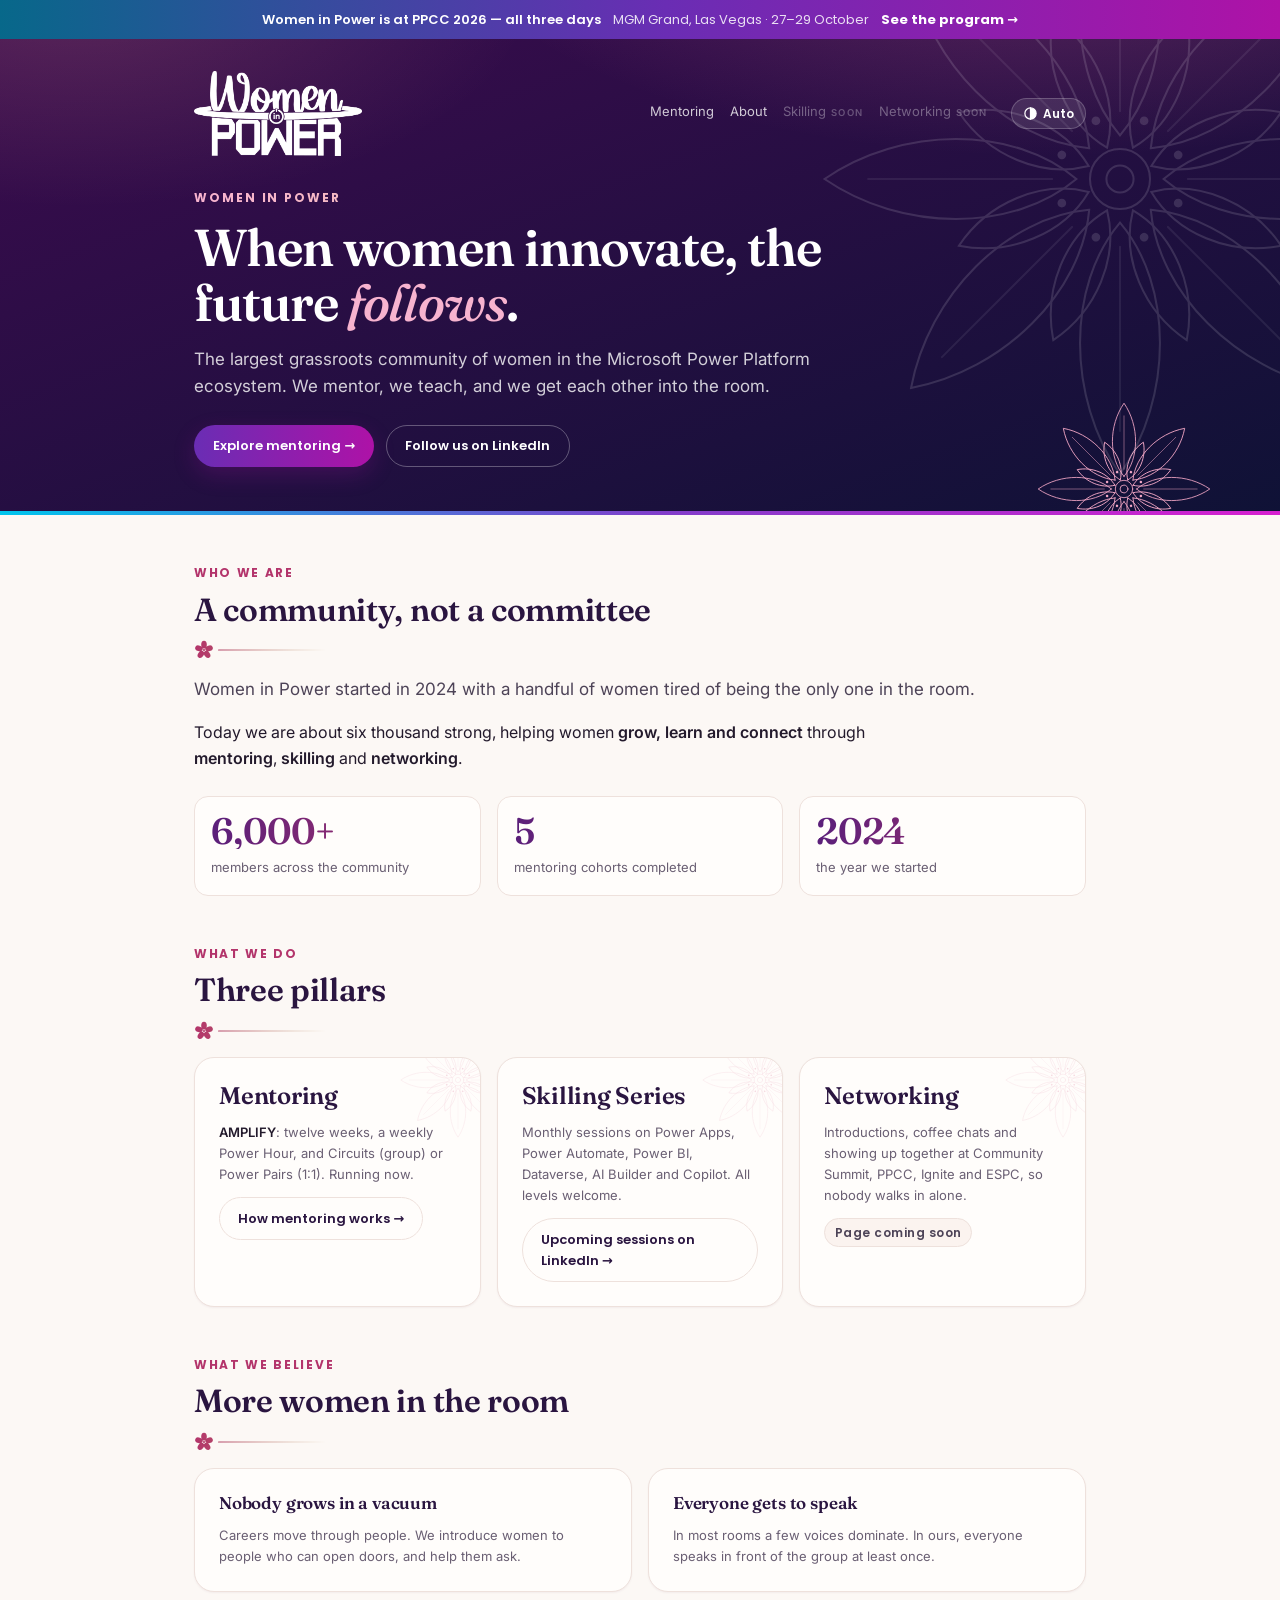
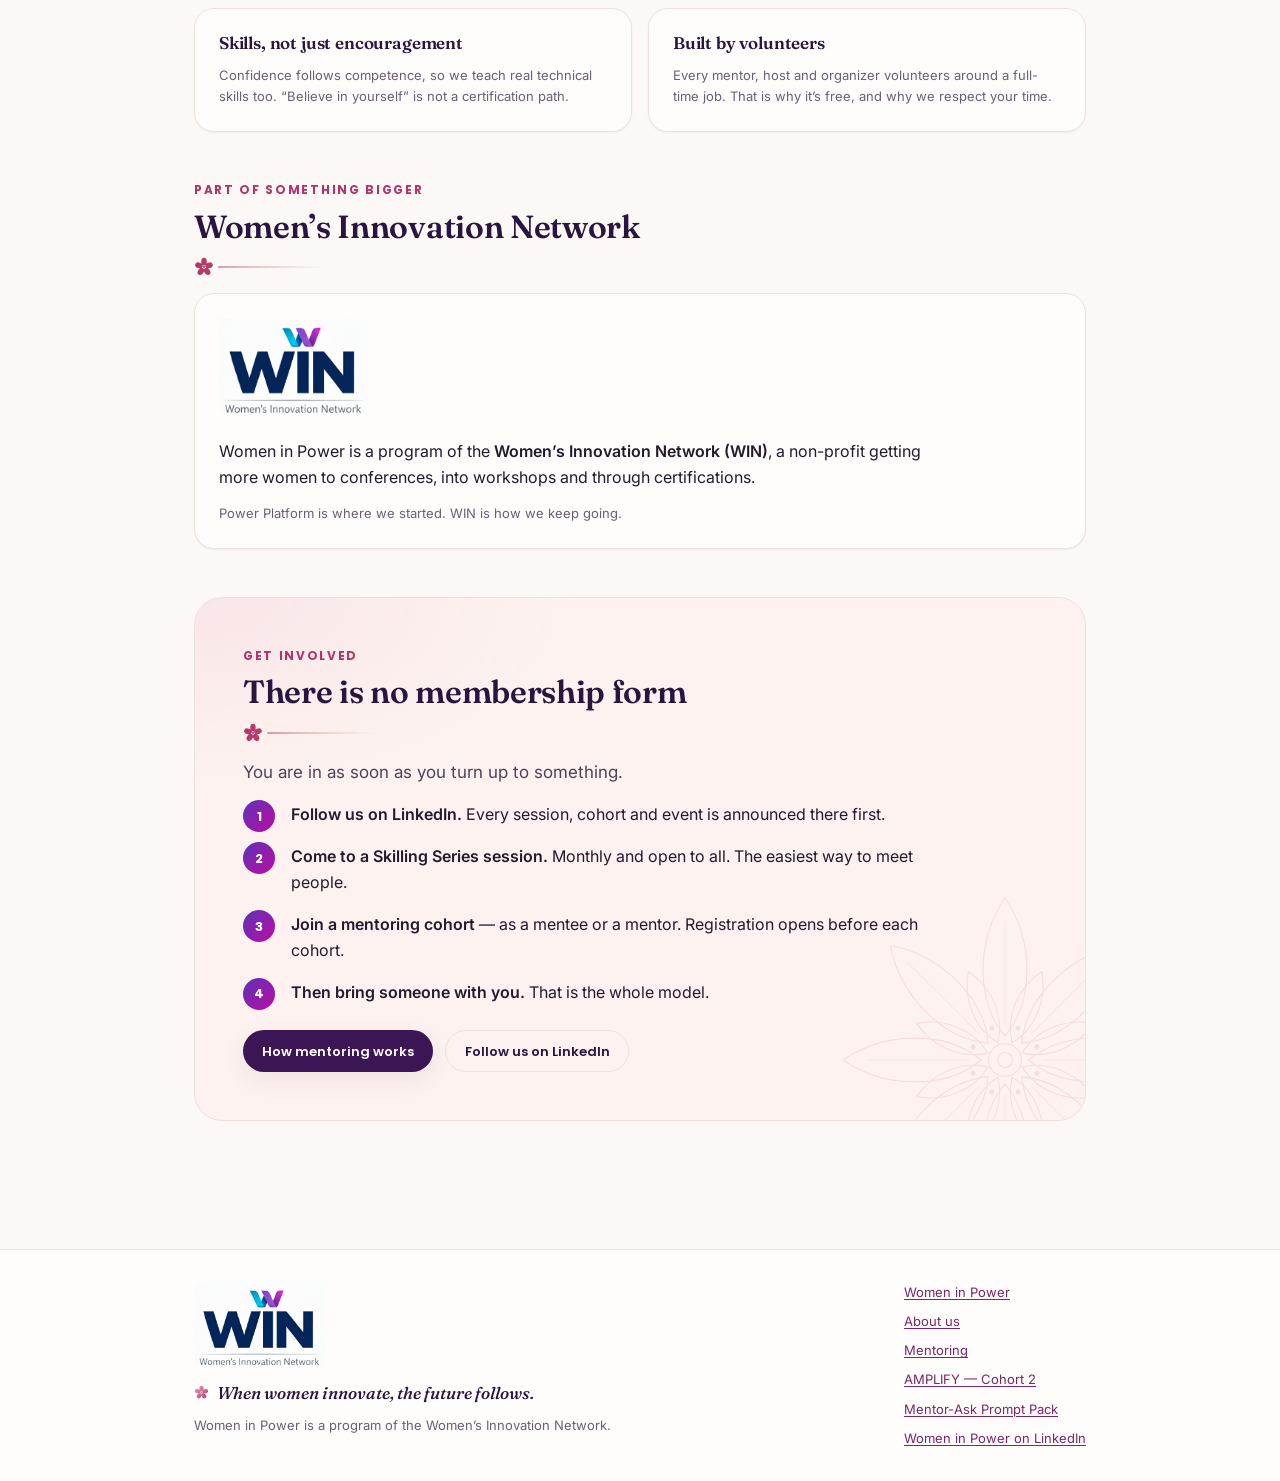
==== commit 8d295ab2: "Tighten copy across member pages About 14% fewer words overall; homepage 22%, Mentoring 18%, About a" ====
--- a/index.html
+++ b/index.html
@@ -57,7 +57,7 @@
     </div>
     <p class="kicker">Women in Power</p>
     <h1>When women innovate, the future <em>follows</em>.</h1>
-    <p class="standfirst">We are the largest grassroots community of women working with, and in, the Microsoft Power Platform ecosystem. We mentor, we teach, and we get each other into rooms we would not otherwise be in.</p>
+    <p class="standfirst">The largest grassroots community of women in the Microsoft Power Platform ecosystem. We mentor, we teach, and we get each other into the room.</p>
     <p class="row" style="margin-top:var(--s-5)">
       <a class="btn btn-accent" href="mentoring/">Explore mentoring &rarr;</a>
       <a class="btn btn-ghost" href="https://www.linkedin.com/company/women-in-power-platform" style="color:#fff;border-color:rgba(255,255,255,.3)">Follow us on LinkedIn</a>
@@ -74,8 +74,8 @@
       <p class="eyebrow">Who we are</p>
       <h2>A community, not a committee</h2>
     </div>
-    <p class="lead">Women in Power started in 2024 as a handful of women in the Power Platform community who were tired of being the only one in the room &mdash; and decided to do something about it rather than wait.</p>
-    <p>Today the community is around six thousand strong. What we do is simple: we help women in this ecosystem <strong>grow, learn and connect</strong>. That happens through three things: <strong>mentoring</strong>, <strong>skilling</strong> and <strong>networking</strong>.</p>
+    <p class="lead">Women in Power started in 2024 with a handful of women tired of being the only one in the room.</p>
+    <p>Today we are about six thousand strong, helping women <strong>grow, learn and connect</strong> through <strong>mentoring</strong>, <strong>skilling</strong> and <strong>networking</strong>.</p>
 
     <div class="grid grid-3" style="margin-top:var(--s-5)">
       <div class="stat"><div class="stat-num">6,000+</div><div class="stat-label">members across the community</div></div>
@@ -94,17 +94,17 @@
     <div class="pillars">
       <div class="card card-bloom pillar">
         <h3>Mentoring</h3>
-        <p class="small muted"><strong>AMPLIFY</strong>: twelve weeks, a weekly Power Hour for everyone, plus Circuits (small-group mentoring) or Power Pairs (1:1). Volunteer-led, and running now.</p>
+        <p class="small muted"><strong>AMPLIFY</strong>: twelve weeks, a weekly Power Hour, and Circuits (group) or Power Pairs (1:1). Running now.</p>
         <p><a class="btn btn-ghost" href="mentoring/">How mentoring works &rarr;</a></p>
       </div>
       <div class="card card-bloom pillar">
         <h3>Skilling Series</h3>
-        <p class="small muted">Monthly community sessions on Power Apps, Power Automate, Power BI, Dataverse, AI Builder and Copilot. All levels, no experience assumed &mdash; just show up ready to build.</p>
+        <p class="small muted">Monthly sessions on Power Apps, Power Automate, Power BI, Dataverse, AI Builder and Copilot. All levels welcome.</p>
         <p><a class="btn btn-ghost" href="https://www.linkedin.com/company/women-in-power-platform">Upcoming sessions on LinkedIn &rarr;</a></p>
       </div>
       <div class="card card-bloom pillar">
         <h3>Networking</h3>
-        <p class="small muted">Introductions, coffee chats and showing up together at Community Summit, PPCC, Ignite and ESPC &mdash; so nobody has to walk into those rooms alone, and so the connection outlasts the conference.</p>
+        <p class="small muted">Introductions, coffee chats and showing up together at Community Summit, PPCC, Ignite and ESPC, so nobody walks in alone.</p>
         <p><span class="pill pill-neutral">Page coming soon</span></p>
       </div>
     </div>
@@ -114,24 +114,24 @@
   <section class="section">
     <div class="section-head">
       <p class="eyebrow">What we believe</p>
-      <h2>More women in the room, growing, learning and connecting</h2>
+      <h2>More women in the room</h2>
     </div>
     <div class="grid grid-2">
       <div class="card">
         <h4>Nobody grows in a vacuum</h4>
-        <p class="small muted">Careers move through people. The fastest way to help a woman advance is to introduce her to someone who can open a door &mdash; and then make sure she knows how to ask.</p>
+        <p class="small muted">Careers move through people. We introduce women to people who can open doors, and help them ask.</p>
       </div>
       <div class="card">
         <h4>Everyone gets to speak</h4>
-        <p class="small muted">In most rooms the same few voices carry the conversation. Our programs are built so that every participant leaves having spoken in front of the group at least once.</p>
+        <p class="small muted">In most rooms a few voices dominate. In ours, everyone speaks in front of the group at least once.</p>
       </div>
       <div class="card">
         <h4>Skills, not just encouragement</h4>
-        <p class="small muted">Confidence follows competence. Alongside the community side we run real technical skilling, because &ldquo;believe in yourself&rdquo; is not a certification path.</p>
+        <p class="small muted">Confidence follows competence, so we teach real technical skills too. &ldquo;Believe in yourself&rdquo; is not a certification path.</p>
       </div>
       <div class="card">
         <h4>Built by volunteers</h4>
-        <p class="small muted">Every mentor, host and organizer here does this on their own time, around a full-time job. It is why the programs cost nothing, and why we take people&rsquo;s hours seriously.</p>
+        <p class="small muted">Every mentor, host and organizer volunteers around a full-time job. That is why it&rsquo;s free, and why we respect your time.</p>
       </div>
     </div>
   </section>
@@ -145,8 +145,8 @@
     <div class="parent">
       <img src="assets/img/win-logo.png" alt="WIN — Women's Innovation Network">
       <div>
-        <p>Women in Power is a program of the <strong>Women&rsquo;s Innovation Network (WIN)</strong>, a non-profit set up to get more women to conferences, into workshops, and through certifications &mdash; and to build the support around them that makes those things possible.</p>
-        <p class="small muted" style="margin-top:var(--s-3)">Power Platform is where we started. WIN is how we keep going as the technology changes.</p>
+        <p>Women in Power is a program of the <strong>Women&rsquo;s Innovation Network (WIN)</strong>, a non-profit getting more women to conferences, into workshops and through certifications.</p>
+        <p class="small muted" style="margin-top:var(--s-3)">Power Platform is where we started. WIN is how we keep going.</p>
       </div>
     </div>
   </section>
@@ -159,10 +159,10 @@
     </div>
     <p class="lead">You are in as soon as you turn up to something.</p>
     <ol class="steps">
-      <li><strong>Follow us on LinkedIn.</strong> Every skilling session, cohort registration and event is announced there first.</li>
-      <li><strong>Come to a Skilling Series session.</strong> Monthly, open to all, no experience assumed. The easiest way to meet people here.</li>
-      <li><strong>Join a mentoring cohort</strong> &mdash; as a mentee or a mentor. Registration opens ahead of each cohort.</li>
-      <li><strong>Then bring someone with you.</strong> That is genuinely the whole model.</li>
+      <li><strong>Follow us on LinkedIn.</strong> Every session, cohort and event is announced there first.</li>
+      <li><strong>Come to a Skilling Series session.</strong> Monthly and open to all. The easiest way to meet people.</li>
+      <li><strong>Join a mentoring cohort</strong> &mdash; as a mentee or a mentor. Registration opens before each cohort.</li>
+      <li><strong>Then bring someone with you.</strong> That is the whole model.</li>
     </ol>
     <p class="row" style="margin-top:var(--s-5)">
       <a class="btn btn-primary" href="mentoring/">How mentoring works</a>
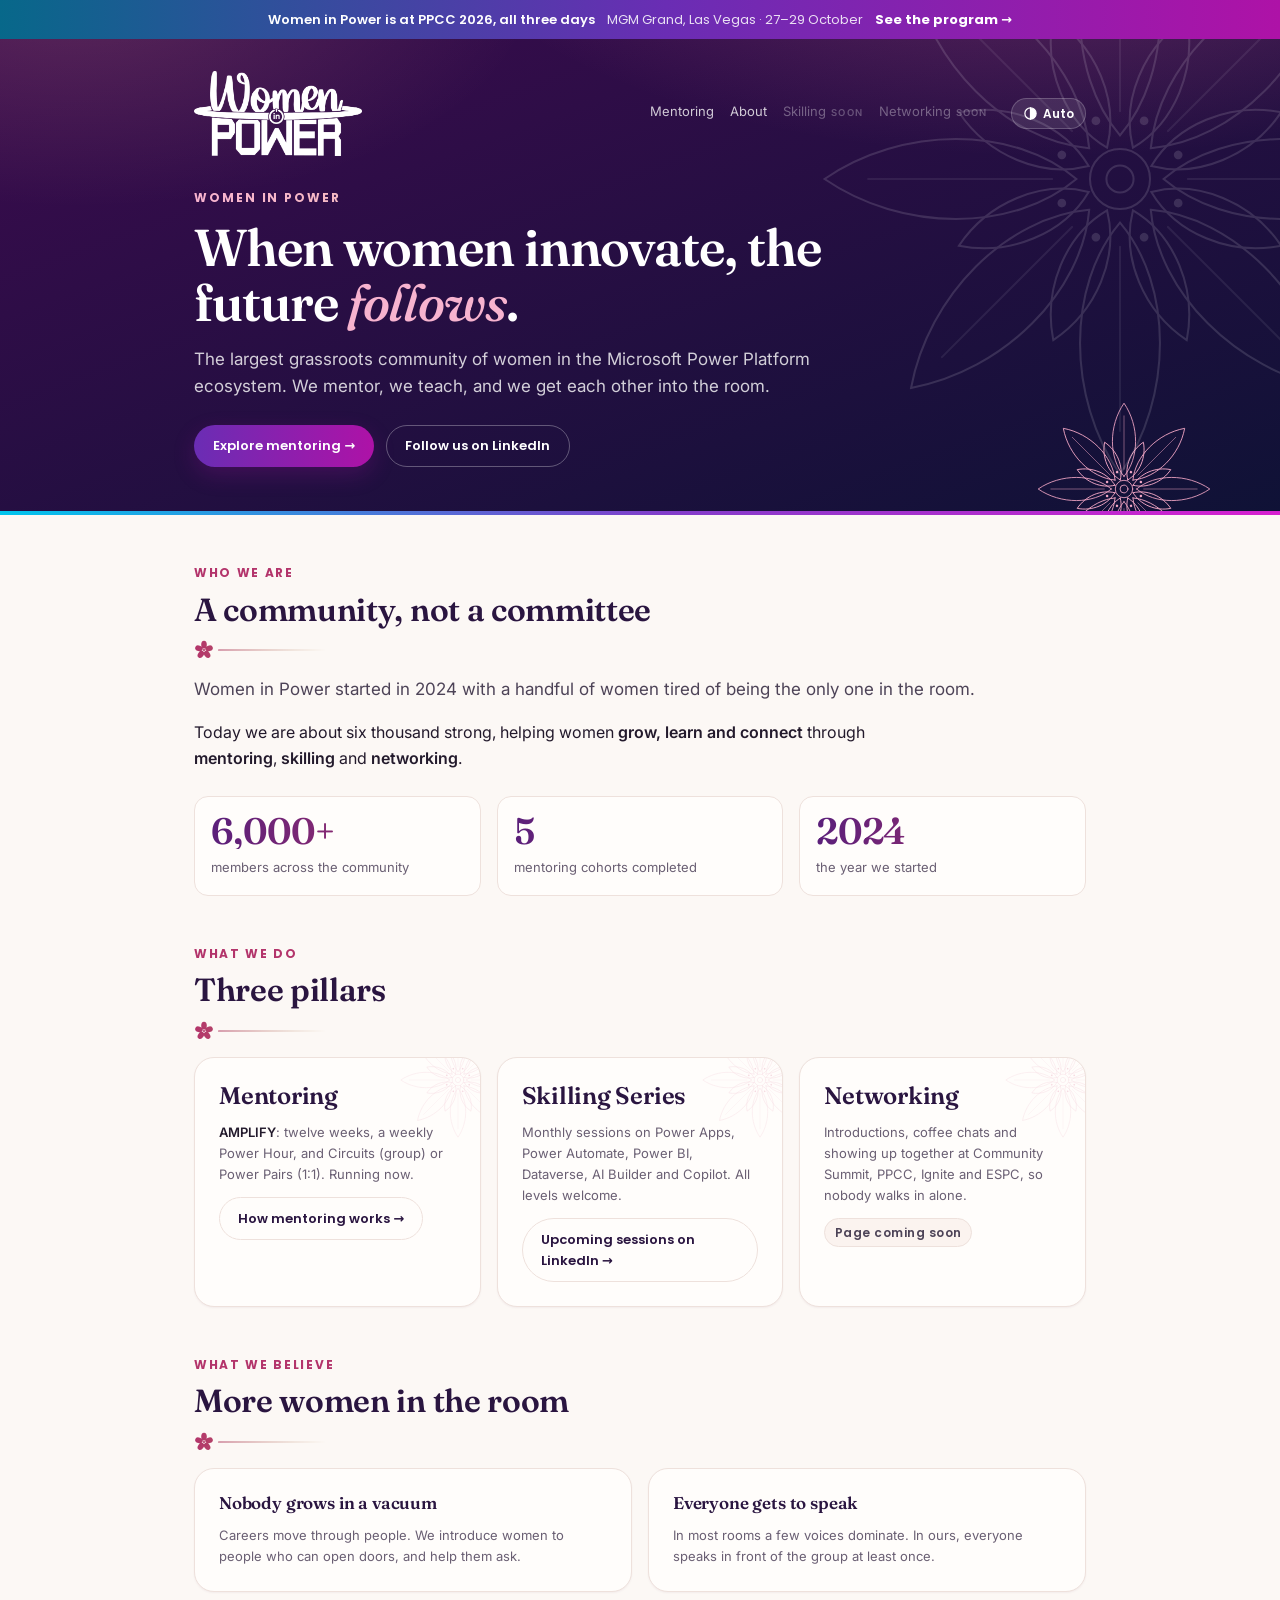
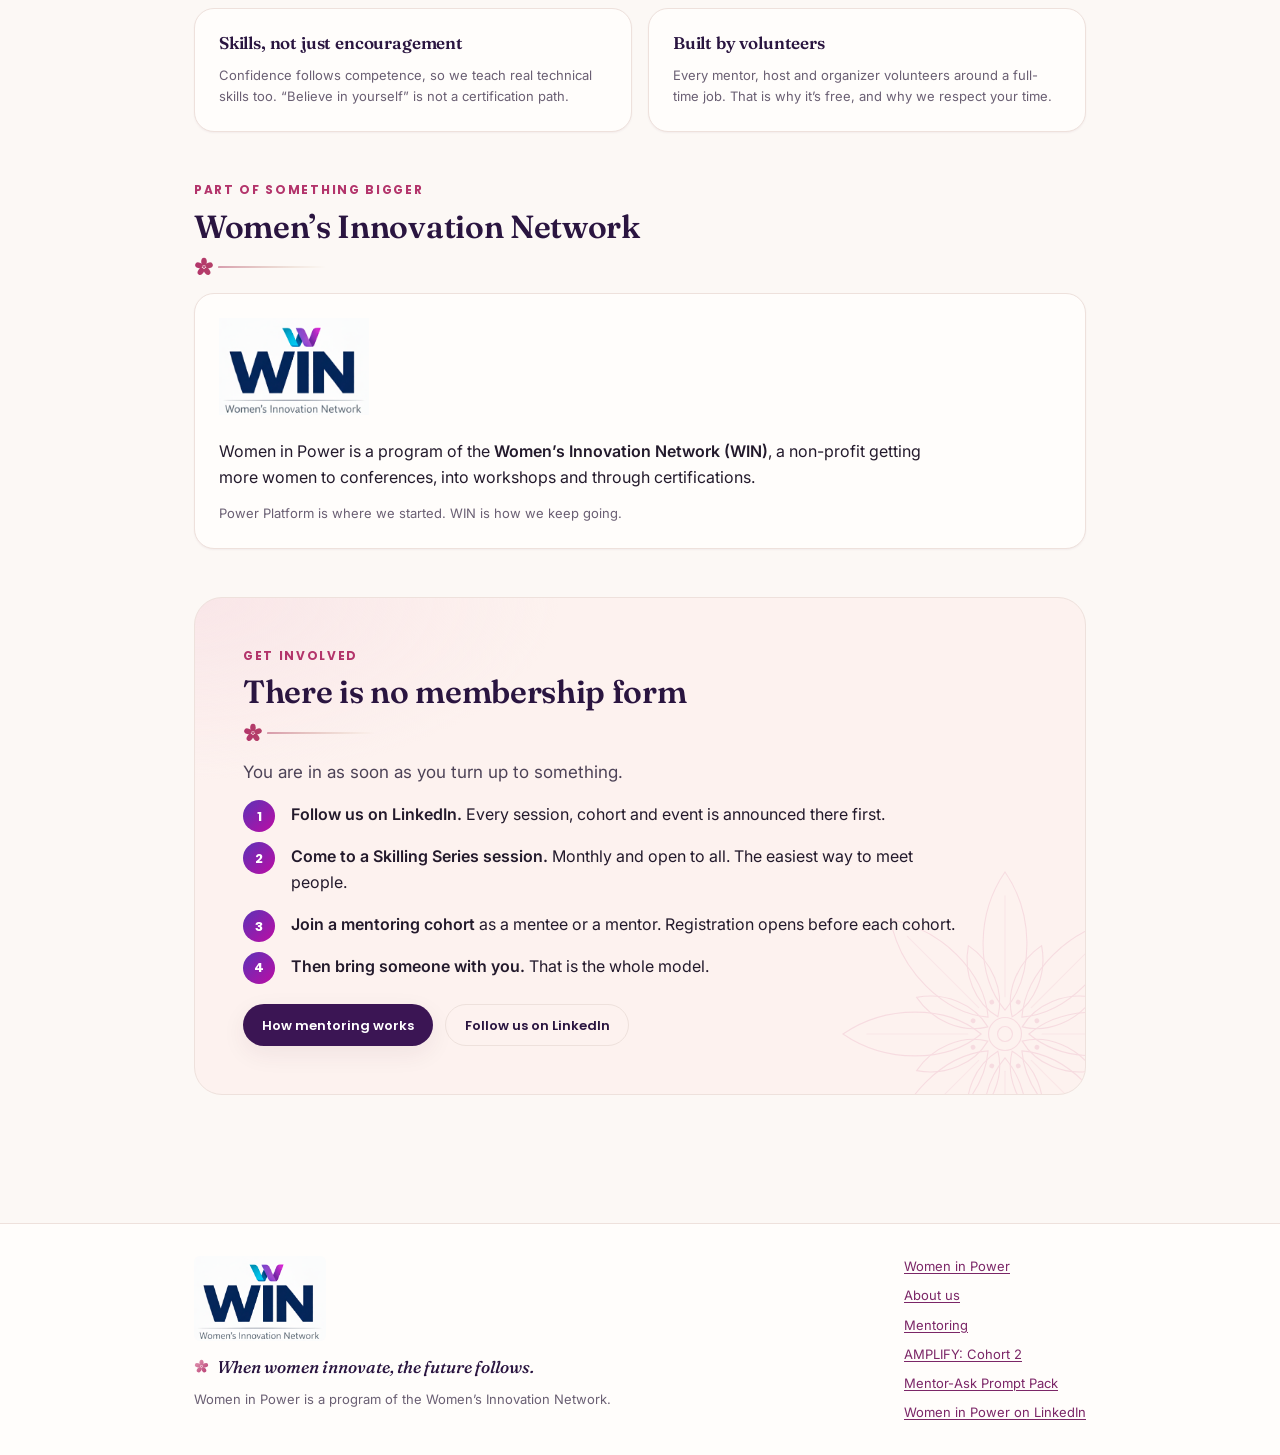
==== commit fd0c4594: "Replace em dashes with commas, colons and new sentences Plain-language guidance (Canada.ca) recommen" ====
--- a/index.html
+++ b/index.html
@@ -4,7 +4,7 @@
 <meta charset="UTF-8">
 <meta name="viewport" content="width=device-width, initial-scale=1">
 <title>Women in Power</title>
-<meta name="description" content="Women in Power is a grassroots community of women working with and in the Microsoft Power Platform ecosystem — mentoring, skilling and bringing women together.">
+<meta name="description" content="Women in Power is a grassroots community of women working with and in the Microsoft Power Platform ecosystem: mentoring, skilling and bringing women together.">
 <meta name="theme-color" content="#3b0b4e">
 <script>(function(){try{var t=localStorage.getItem('wip-theme');if(t==='light'||t==='dark')document.documentElement.setAttribute('data-theme',t);}catch(e){}})();</script>
 <link rel="preconnect" href="https://fonts.googleapis.com">
@@ -33,7 +33,7 @@
 
 <div class="announce">
   <a href="ppcc-2026/">
-    <span>Women in Power is at PPCC 2026 &mdash; all three days</span>
+    <span>Women in Power is at PPCC 2026, all three days</span>
     <span class="where">MGM Grand, Las Vegas &middot; 27&ndash;29 October</span>
     <span class="go">See the program &rarr;</span>
   </a>
@@ -143,7 +143,7 @@
       <h2>Women&rsquo;s Innovation Network</h2>
     </div>
     <div class="parent">
-      <img src="assets/img/win-logo.png" alt="WIN — Women's Innovation Network">
+      <img src="assets/img/win-logo.png" alt="Women's Innovation Network (WIN)">
       <div>
         <p>Women in Power is a program of the <strong>Women&rsquo;s Innovation Network (WIN)</strong>, a non-profit getting more women to conferences, into workshops and through certifications.</p>
         <p class="small muted" style="margin-top:var(--s-3)">Power Platform is where we started. WIN is how we keep going.</p>
@@ -161,7 +161,7 @@
     <ol class="steps">
       <li><strong>Follow us on LinkedIn.</strong> Every session, cohort and event is announced there first.</li>
       <li><strong>Come to a Skilling Series session.</strong> Monthly and open to all. The easiest way to meet people.</li>
-      <li><strong>Join a mentoring cohort</strong> &mdash; as a mentee or a mentor. Registration opens before each cohort.</li>
+      <li><strong>Join a mentoring cohort</strong> as a mentee or a mentor. Registration opens before each cohort.</li>
       <li><strong>Then bring someone with you.</strong> That is the whole model.</li>
     </ol>
     <p class="row" style="margin-top:var(--s-5)">
@@ -176,7 +176,7 @@
 <footer class="site-footer">
   <div class="wrap foot-row">
     <div>
-      <img class="win-logo" src="assets/img/win-logo.png" alt="WIN — Women's Innovation Network">
+      <img class="win-logo" src="assets/img/win-logo.png" alt="Women's Innovation Network (WIN)">
       <p class="tagline">When women innovate, the future follows.</p>
       <p class="small" style="margin-top:var(--s-2)">Women in Power is a program of the Women&rsquo;s Innovation Network.</p>
     </div>
@@ -184,7 +184,7 @@
       <a href="./">Women in Power</a>
       <a href="about/">About us</a>
       <a href="mentoring/">Mentoring</a>
-      <a href="mentoring/2026-cohort2/">AMPLIFY &mdash; Cohort 2</a>
+      <a href="mentoring/2026-cohort2/">AMPLIFY: Cohort 2</a>
       <a href="mentoring/mentorship-prompts/">Mentor-Ask Prompt Pack</a>
       <a href="https://www.linkedin.com/company/women-in-power-platform">Women in Power on LinkedIn</a>
     </nav>
--- a/assets/css/wip.css
+++ b/assets/css/wip.css
@@ -698,6 +698,10 @@
 .table-scroll { overflow-x: auto; -webkit-overflow-scrolling: touch; border-radius: var(--r-md); border: 1px solid var(--line); background: var(--surface); }
 table { width: 100%; border-collapse: collapse; font-size: var(--t-sm); min-width: 560px; }
 caption { text-align: left; font-size: var(--t-sm); color: var(--ink-3); padding-bottom: var(--s-2); }
+/* Inside the bordered scroll box the caption would sit flush on the edge. */
+.table-scroll caption { padding: var(--s-3) var(--s-4); }
+/* A footnote marker must not push its row taller than the others. */
+sup { line-height: 0; }
 th, td { padding: var(--s-3) var(--s-4); text-align: left; vertical-align: top; border-bottom: 1px solid var(--line-soft); }
 thead th {
   font-family: var(--font-display); font-size: var(--t-xs); font-weight: 700;
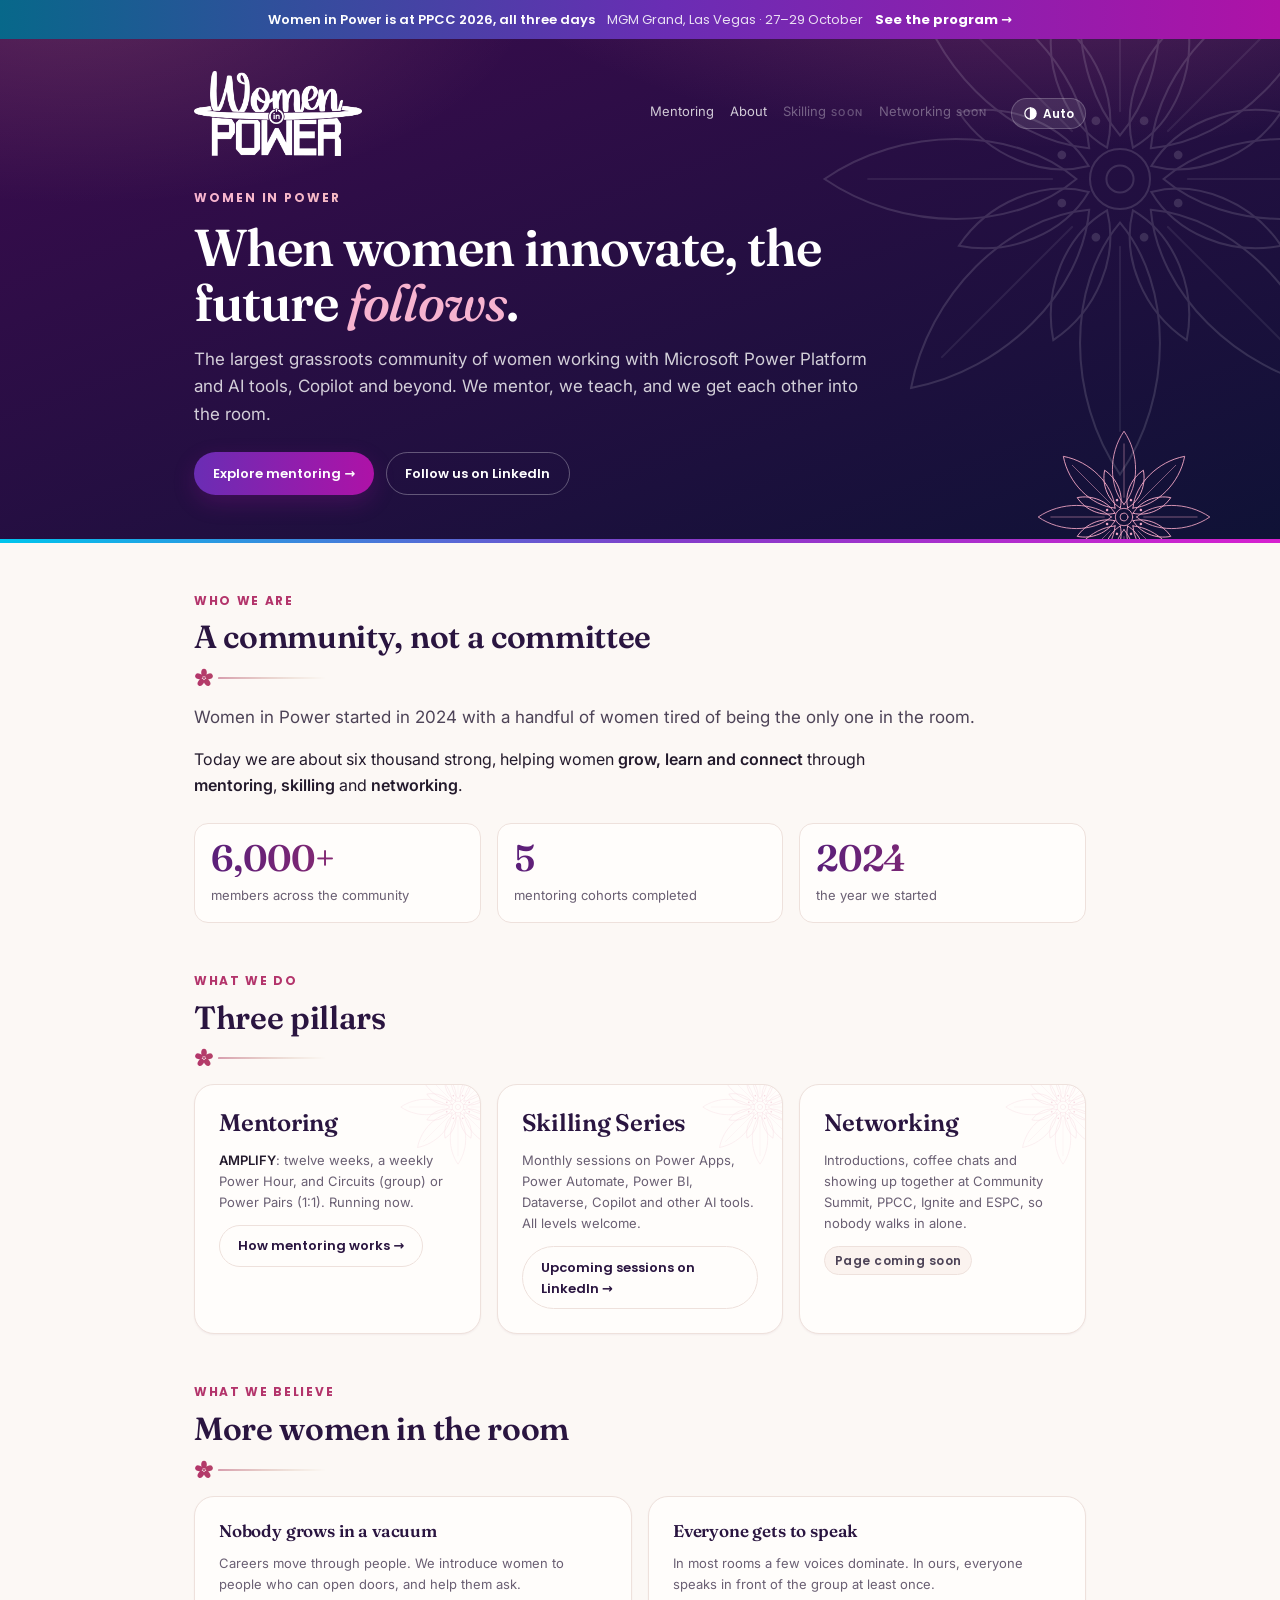
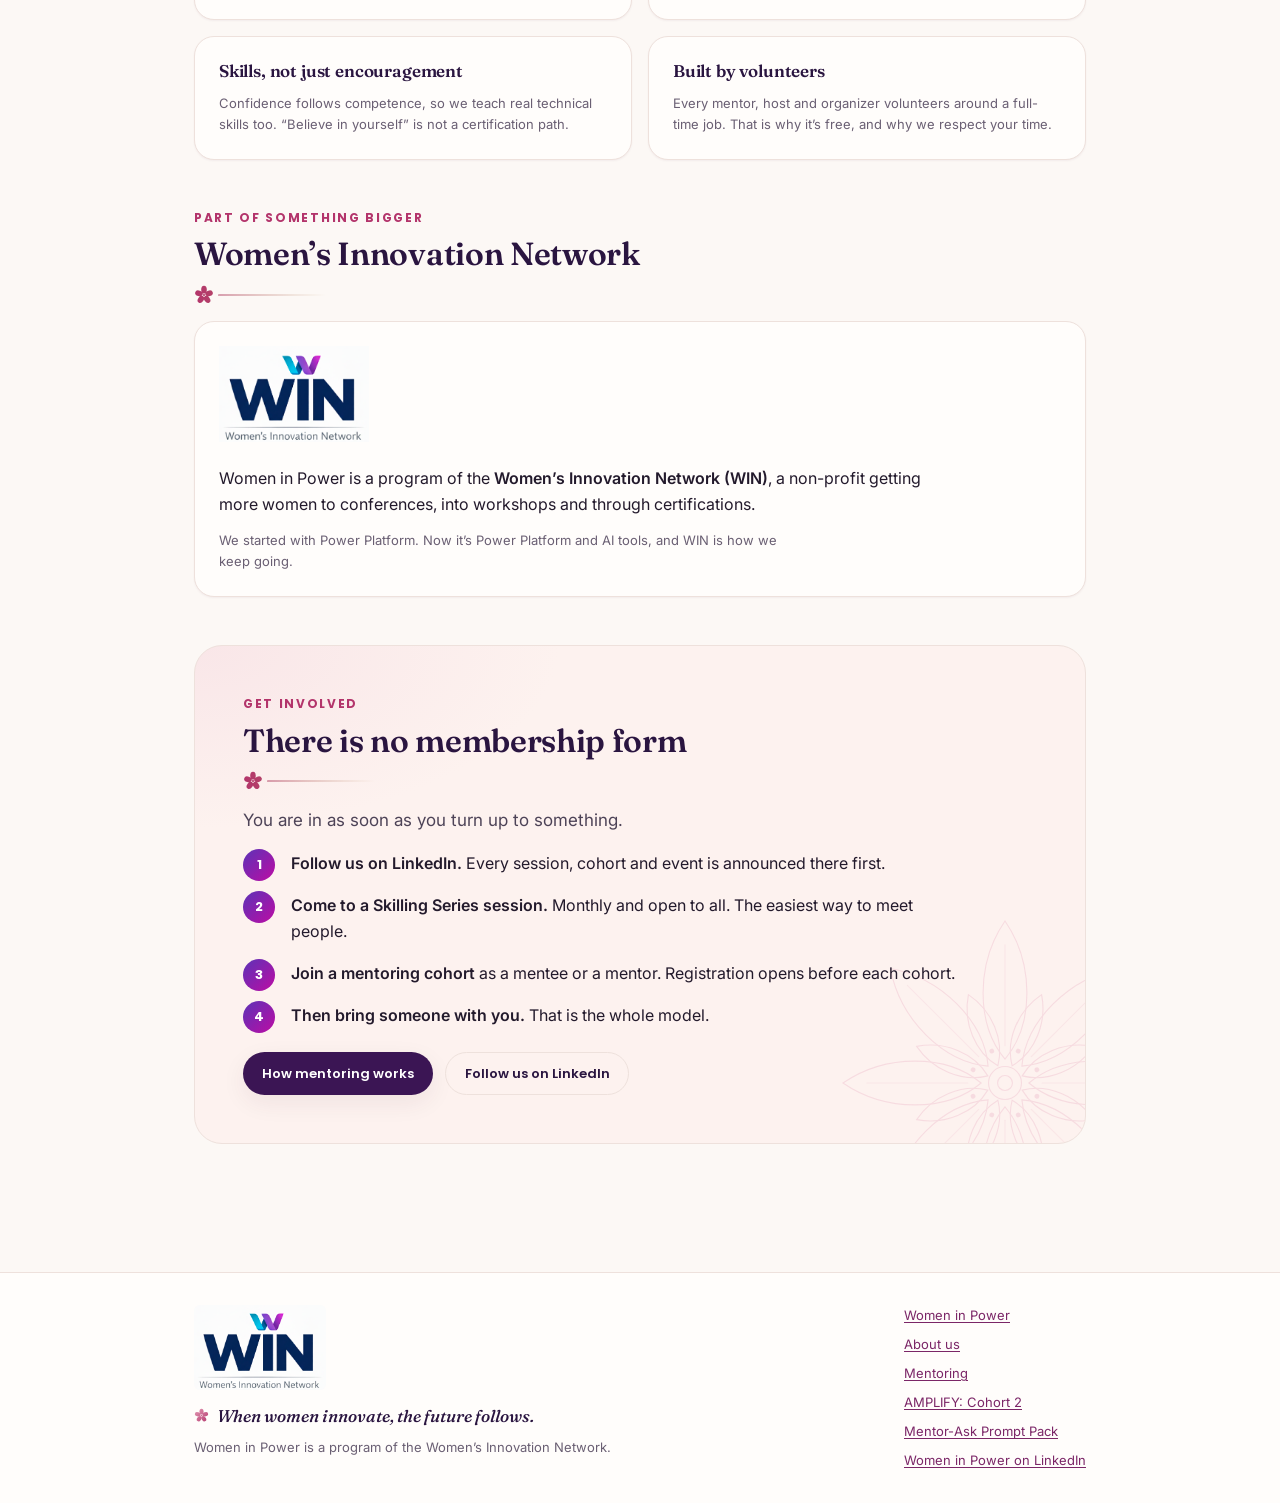
==== commit e354c498: "Describe the community as Power Platform and AI tools Women in Power started with Power Platform and" ====
--- a/index.html
+++ b/index.html
@@ -4,7 +4,7 @@
 <meta charset="UTF-8">
 <meta name="viewport" content="width=device-width, initial-scale=1">
 <title>Women in Power</title>
-<meta name="description" content="Women in Power is a grassroots community of women working with and in the Microsoft Power Platform ecosystem: mentoring, skilling and bringing women together.">
+<meta name="description" content="Women in Power is a grassroots community of women working with Microsoft Power Platform and AI tools: mentoring, skilling and bringing women together.">
 <meta name="theme-color" content="#3b0b4e">
 <script>(function(){try{var t=localStorage.getItem('wip-theme');if(t==='light'||t==='dark')document.documentElement.setAttribute('data-theme',t);}catch(e){}})();</script>
 <link rel="preconnect" href="https://fonts.googleapis.com">
@@ -57,7 +57,7 @@
     </div>
     <p class="kicker">Women in Power</p>
     <h1>When women innovate, the future <em>follows</em>.</h1>
-    <p class="standfirst">The largest grassroots community of women in the Microsoft Power Platform ecosystem. We mentor, we teach, and we get each other into the room.</p>
+    <p class="standfirst">The largest grassroots community of women working with Microsoft Power Platform and AI tools, Copilot and beyond. We mentor, we teach, and we get each other into the room.</p>
     <p class="row" style="margin-top:var(--s-5)">
       <a class="btn btn-accent" href="mentoring/">Explore mentoring &rarr;</a>
       <a class="btn btn-ghost" href="https://www.linkedin.com/company/women-in-power-platform" style="color:#fff;border-color:rgba(255,255,255,.3)">Follow us on LinkedIn</a>
@@ -99,7 +99,7 @@
       </div>
       <div class="card card-bloom pillar">
         <h3>Skilling Series</h3>
-        <p class="small muted">Monthly sessions on Power Apps, Power Automate, Power BI, Dataverse, AI Builder and Copilot. All levels welcome.</p>
+        <p class="small muted">Monthly sessions on Power Apps, Power Automate, Power BI, Dataverse, Copilot and other AI tools. All levels welcome.</p>
         <p><a class="btn btn-ghost" href="https://www.linkedin.com/company/women-in-power-platform">Upcoming sessions on LinkedIn &rarr;</a></p>
       </div>
       <div class="card card-bloom pillar">
@@ -146,7 +146,7 @@
       <img src="assets/img/win-logo.png" alt="Women's Innovation Network (WIN)">
       <div>
         <p>Women in Power is a program of the <strong>Women&rsquo;s Innovation Network (WIN)</strong>, a non-profit getting more women to conferences, into workshops and through certifications.</p>
-        <p class="small muted" style="margin-top:var(--s-3)">Power Platform is where we started. WIN is how we keep going.</p>
+        <p class="small muted" style="margin-top:var(--s-3)">We started with Power Platform. Now it&rsquo;s Power Platform and AI tools, and WIN is how we keep going.</p>
       </div>
     </div>
   </section>
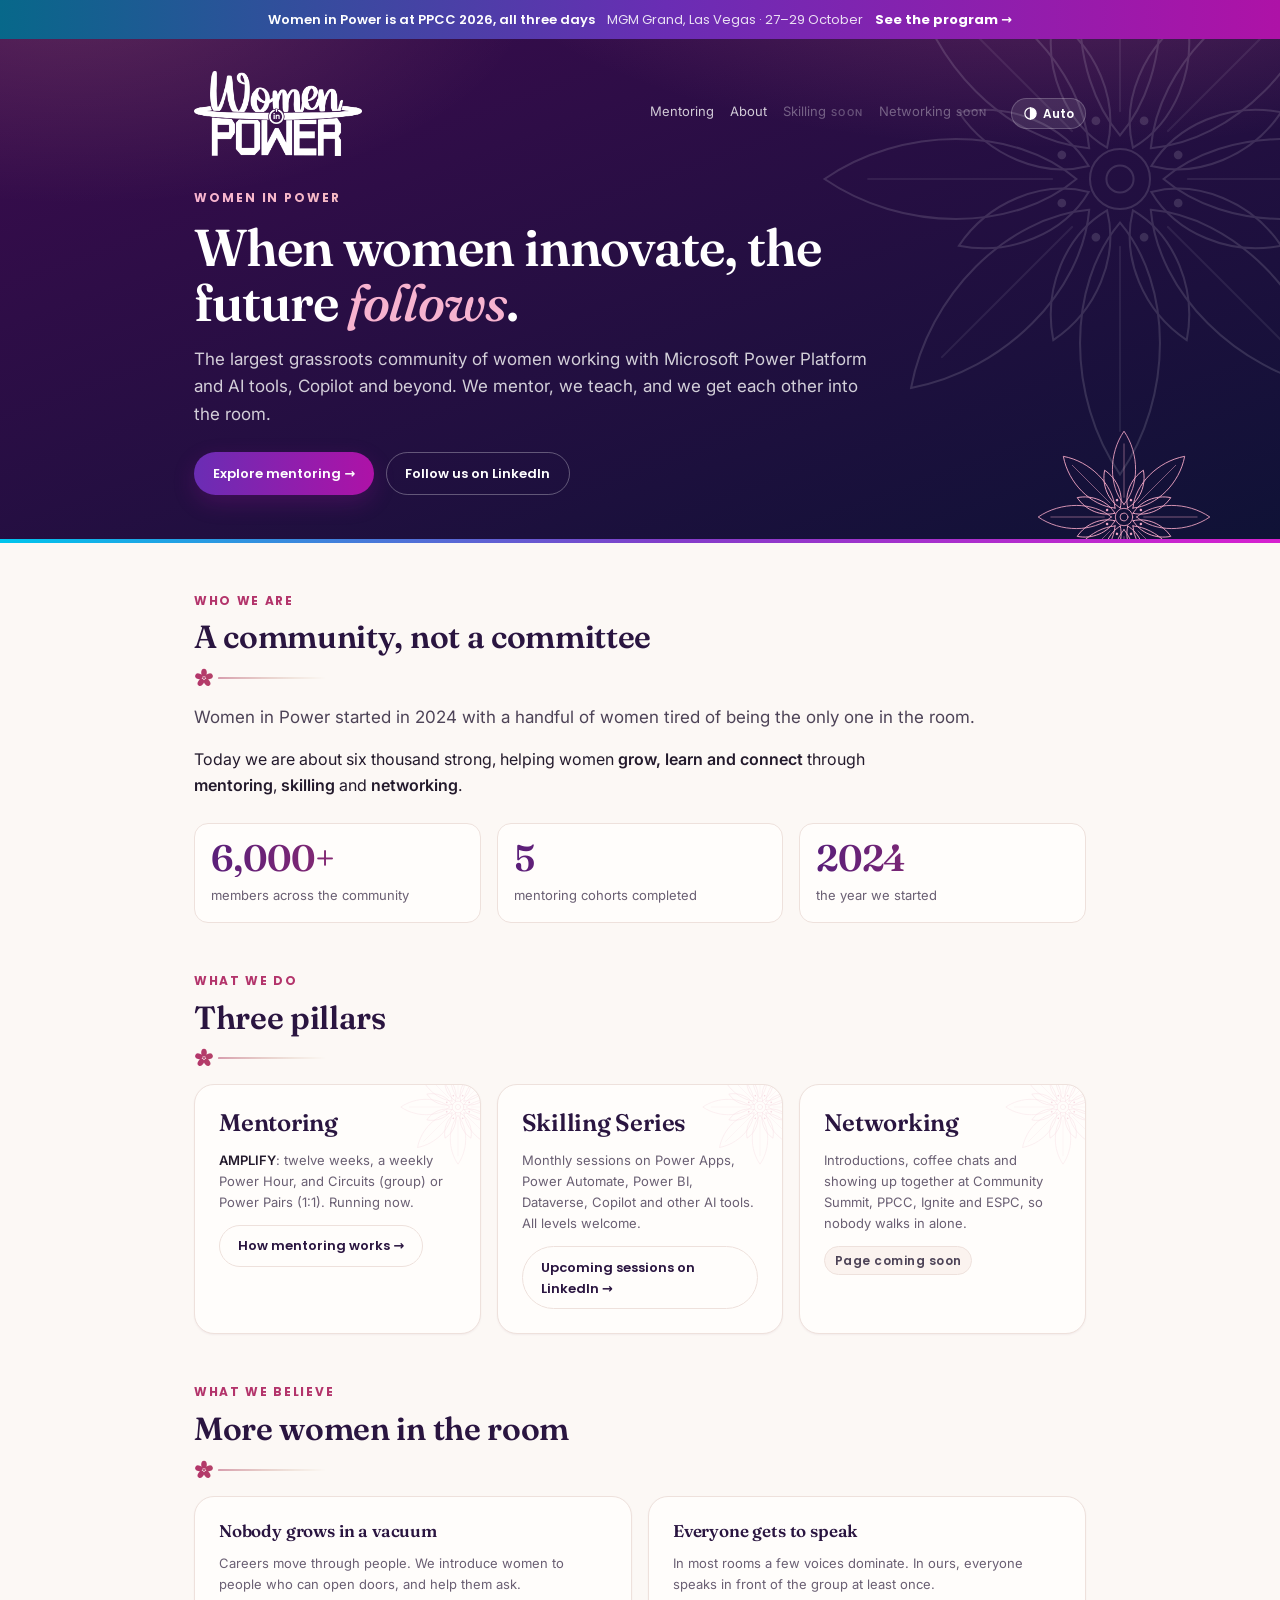
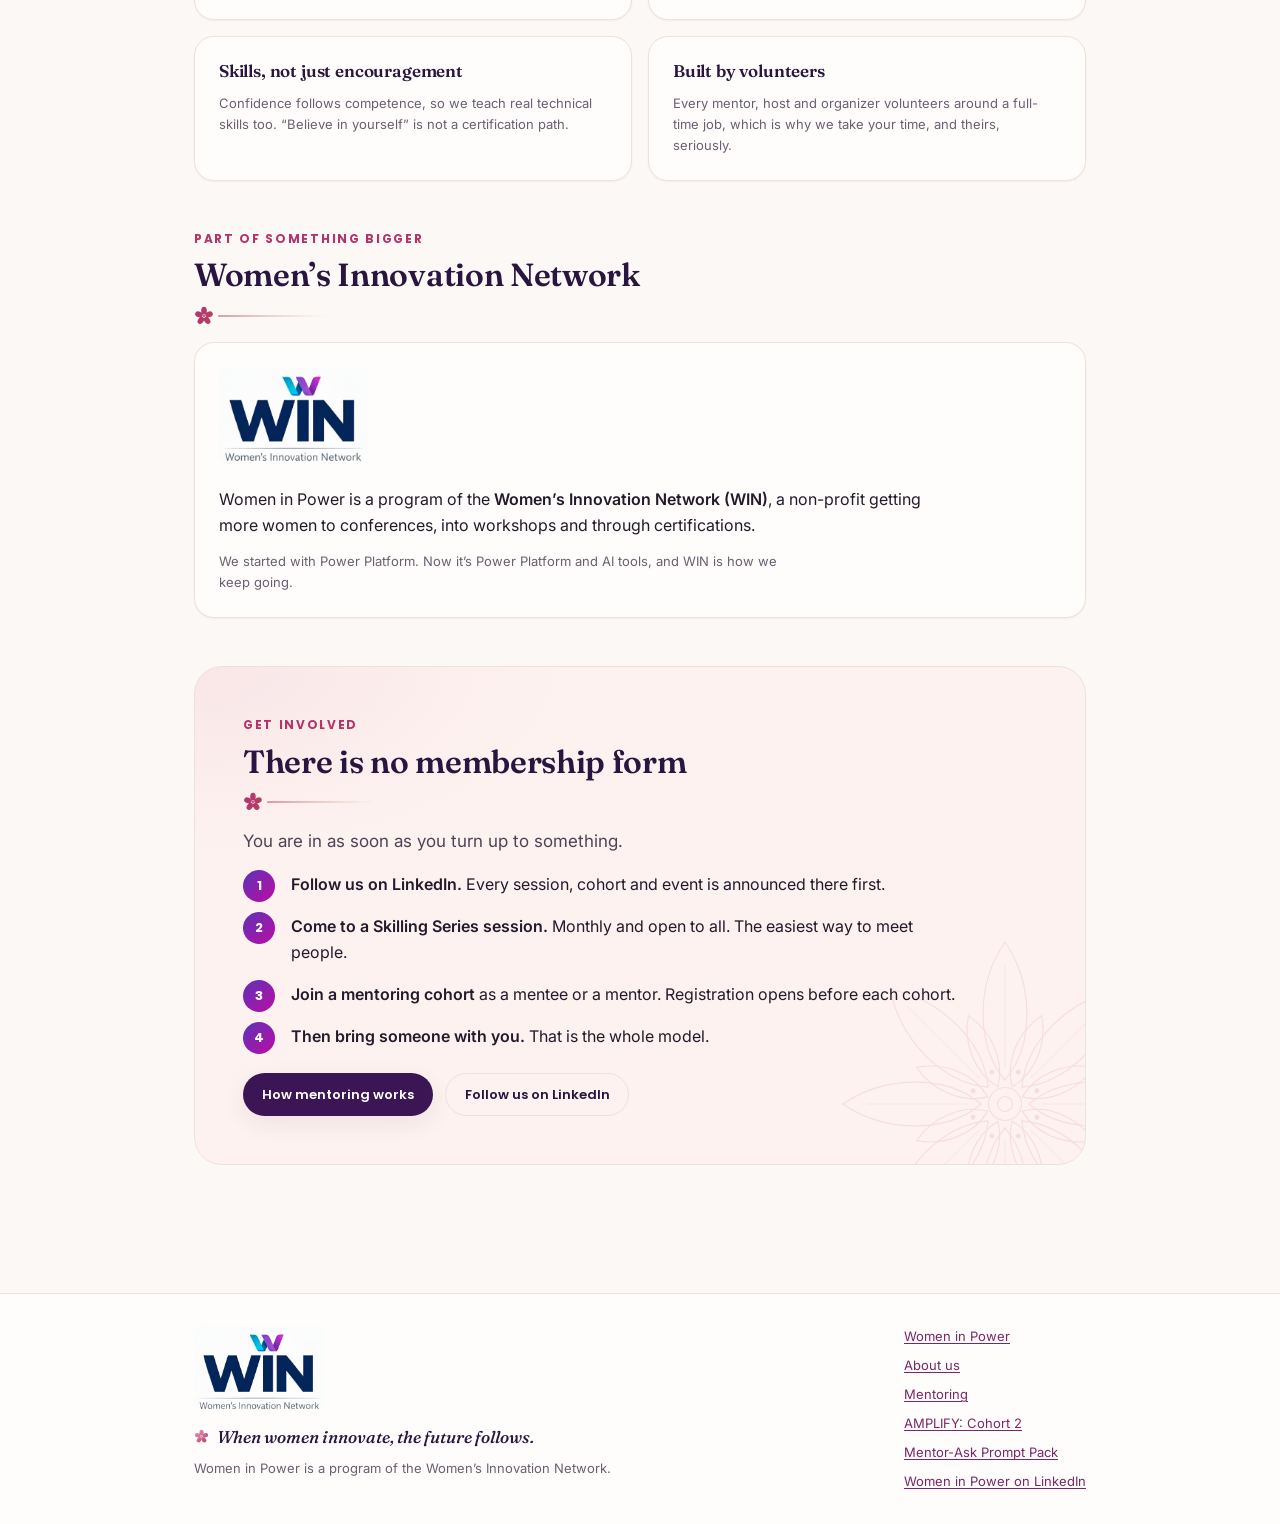
==== commit d0976e9e: "Stop stating that nobody is paid Pages now describe the work as volunteer-led, done around full-time" ====
--- a/index.html
+++ b/index.html
@@ -131,7 +131,7 @@
       </div>
       <div class="card">
         <h4>Built by volunteers</h4>
-        <p class="small muted">Every mentor, host and organizer volunteers around a full-time job. That is why it&rsquo;s free, and why we respect your time.</p>
+        <p class="small muted">Every mentor, host and organizer volunteers around a full-time job, which is why we take your time, and theirs, seriously.</p>
       </div>
     </div>
   </section>
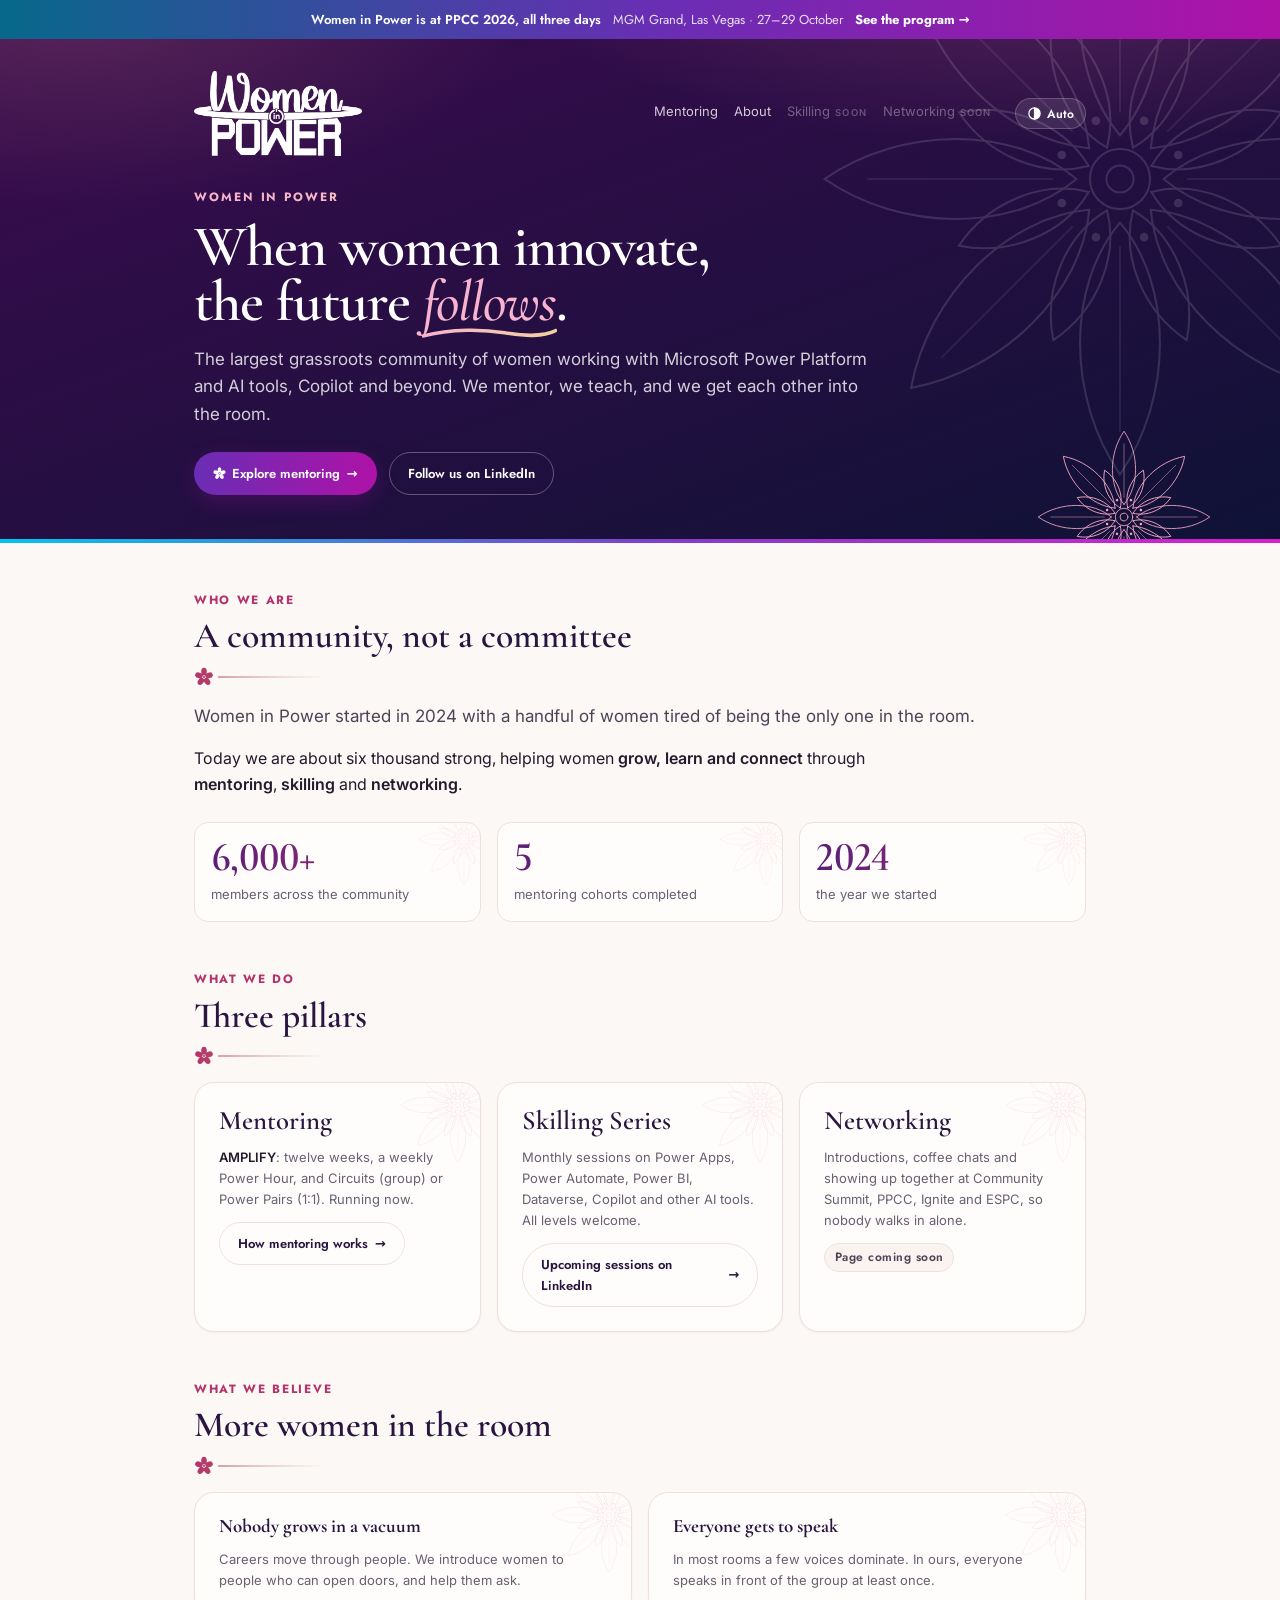
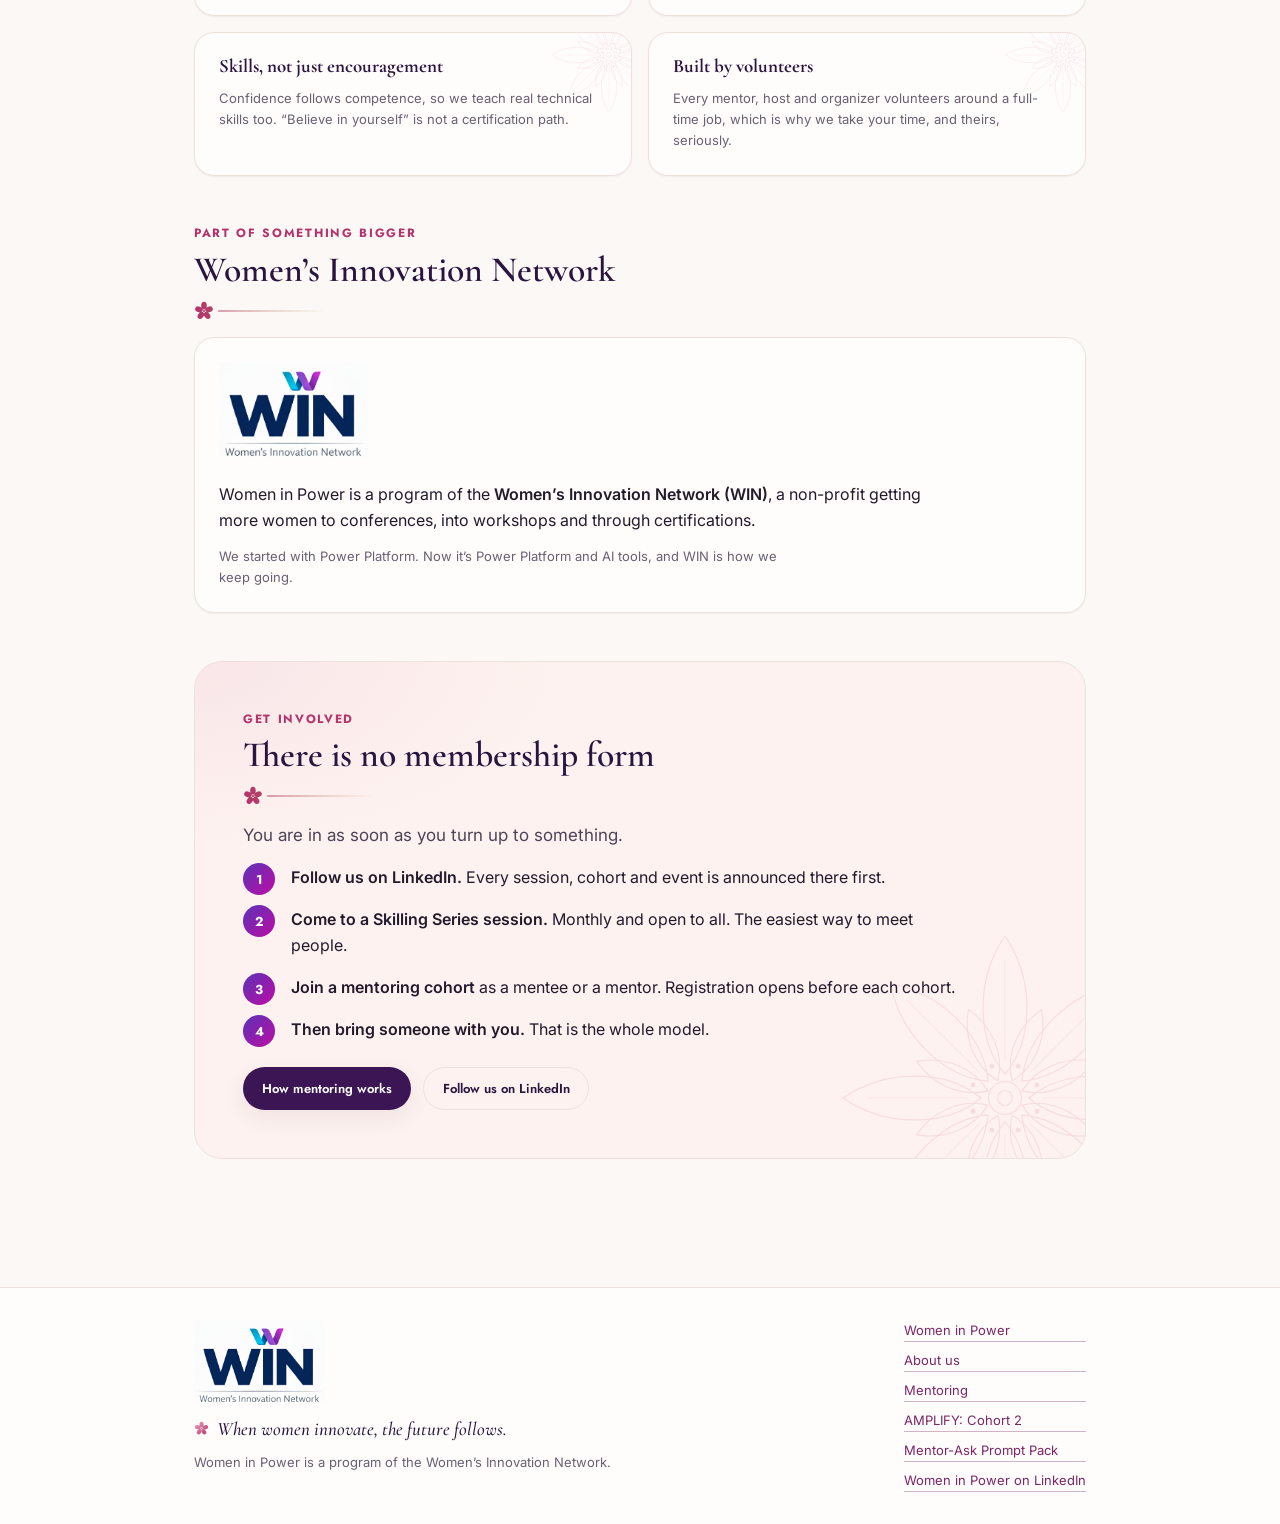
==== commit fbcdf8ee: "Add quiet motion, arch portraits and editorial type Type: Cormorant Garamond for headings, names and" ====
--- a/index.html
+++ b/index.html
@@ -7,9 +7,10 @@
 <meta name="description" content="Women in Power is a grassroots community of women working with Microsoft Power Platform and AI tools: mentoring, skilling and bringing women together.">
 <meta name="theme-color" content="#3b0b4e">
 <script>(function(){try{var t=localStorage.getItem('wip-theme');if(t==='light'||t==='dark')document.documentElement.setAttribute('data-theme',t);}catch(e){}})();</script>
+<script>document.documentElement.classList.add('rv-on');setTimeout(function(){if(!window.WIP_REVEAL)document.documentElement.classList.remove('rv-on');},3000);</script>
 <link rel="preconnect" href="https://fonts.googleapis.com">
 <link rel="preconnect" href="https://fonts.gstatic.com" crossorigin>
-<link href="https://fonts.googleapis.com/css2?family=Fraunces:ital,opsz,wght@0,9..144,500..700;1,9..144,400..600&family=Inter:wght@400;500;600&family=Poppins:wght@600;700;800&display=swap" rel="stylesheet">
+<link href="https://fonts.googleapis.com/css2?family=Cormorant+Garamond:ital,wght@0,500..700;1,500..700&family=Inter:wght@400;500;600&family=Jost:wght@400..800&display=swap" rel="stylesheet">
 <link rel="stylesheet" href="assets/css/wip.css">
 <style>
   /* Page-specific. Promote into wip.css only if a second page needs it. */
@@ -117,19 +118,19 @@
       <h2>More women in the room</h2>
     </div>
     <div class="grid grid-2">
-      <div class="card">
+      <div class="card card-bloom">
         <h4>Nobody grows in a vacuum</h4>
         <p class="small muted">Careers move through people. We introduce women to people who can open doors, and help them ask.</p>
       </div>
-      <div class="card">
+      <div class="card card-bloom">
         <h4>Everyone gets to speak</h4>
         <p class="small muted">In most rooms a few voices dominate. In ours, everyone speaks in front of the group at least once.</p>
       </div>
-      <div class="card">
+      <div class="card card-bloom">
         <h4>Skills, not just encouragement</h4>
         <p class="small muted">Confidence follows competence, so we teach real technical skills too. &ldquo;Believe in yourself&rdquo; is not a certification path.</p>
       </div>
-      <div class="card">
+      <div class="card card-bloom">
         <h4>Built by volunteers</h4>
         <p class="small muted">Every mentor, host and organizer volunteers around a full-time job, which is why we take your time, and theirs, seriously.</p>
       </div>
--- a/assets/css/wip.css
+++ b/assets/css/wip.css
@@ -145,10 +145,14 @@
   --danger:          #b0433a;  --danger-wash: #fdeeec; --danger-line: #f3d5d0;
 
   /* --- Type ------------------------------------------------------------ */
-  --font-display: "Poppins", "Segoe UI", -apple-system, BlinkMacSystemFont, system-ui, sans-serif;
-  /* Headings. A soft, modern serif is where most of the warmth comes
-     from; Poppins stays for the small uppercase labels, buttons and UI. */
-  --font-serif:   "Fraunces", "Iowan Old Style", "Palatino Linotype", Georgia, serif;
+  --font-display: "Jost", "Segoe UI", -apple-system, BlinkMacSystemFont, system-ui, sans-serif;
+  /* Headings, names and big numerals: Cormorant Garamond, an editorial
+     serif with fine contrast. Jost (above) carries labels, buttons and UI.
+     Cormorant has a small x-height (0.39 of its size, against Fraunces'
+     0.44), so every element set in it also gets font-size-adjust, which
+     scales it up to read at the size the layout was designed for. */
+  --font-serif:   "Cormorant Garamond", "Iowan Old Style", "Palatino Linotype", Georgia, serif;
+  --serif-adjust: 0.43;
   --font-body:    "Inter", "Segoe UI", -apple-system, BlinkMacSystemFont, system-ui, sans-serif;
   --font-mono:    ui-monospace, "Cascadia Code", Consolas, monospace;
 
@@ -289,6 +293,9 @@
   background: var(--bg);
   -webkit-font-smoothing: antialiased;
   text-rendering: optimizeLegibility;
+  /* Cormorant's default figures are old-style (a 5 dips below the line).
+     Numbers on this site are dates, times and stats, so keep them level. */
+  font-variant-numeric: lining-nums;
   transition: background-color .25s var(--ease), color .25s var(--ease);
 }
 
@@ -425,7 +432,7 @@
 .theme-toggle svg { width: 15px; height: 15px; flex: none; }
 
 .masthead h1, .masthead h2, .masthead h3, .masthead h4 { color: #fff; }
-.masthead h1 { font-family: var(--font-serif); font-size: calc(var(--t-3xl) * 1.08); font-weight: 600; line-height: 1.06; letter-spacing: -.02em; max-width: 20ch; }
+.masthead h1 { font-family: var(--font-serif); font-size-adjust: var(--serif-adjust); font-size: calc(var(--t-3xl) * 1.08); font-weight: 600; line-height: 1.06; letter-spacing: -.02em; max-width: 20ch; }
 .masthead h1 em { color: #f7b3cf; }
 .masthead .kicker {
   font-family: var(--font-display); font-size: var(--t-xs); font-weight: 700;
@@ -455,7 +462,7 @@
   :root:not([data-theme="light"]) .logo-plate:not(.dark) img { background: #fff; padding: 6px 10px; border-radius: 4px; }
 }
 .site-footer nav { display: flex; flex-direction: column; gap: var(--s-2); }
-.site-footer .tagline { font-family: var(--font-serif); font-style: italic; font-weight: 500; font-size: var(--t-lg); color: var(--heading); }
+.site-footer .tagline { font-family: var(--font-serif); font-size-adjust: var(--serif-adjust); font-style: italic; font-weight: 500; font-size: var(--t-lg); color: var(--heading); }
 
 /* --- Section sub-navigation ---------------------------------------------
    Sits directly under the masthead on pages inside a pillar. Deliberately
@@ -585,8 +592,12 @@
 .panel-bloom > * + * { margin-top: var(--s-4); }
 
 /* --- A small bloom in a card's top corner ------------------------------ */
-.card-bloom { position: relative; overflow: hidden; }
-.card-bloom::after {
+/* Also on every row of equals: stats, leadership cards, PPCC take-aways.
+   Cards in other rows opt in with .card-bloom. Content sits above the
+   watermark so a long number or name is never drawn over. */
+.card-bloom, .stat, .person, .takeaway { position: relative; overflow: hidden; }
+:is(.card-bloom, .stat, .person, .takeaway) > * { position: relative; z-index: 1; }
+:is(.card-bloom, .stat, .person, .takeaway)::after {
   content: ""; position: absolute; pointer-events: none;
   width: 120px; aspect-ratio: 1; right: -38px; top: -38px;
   background: var(--petal); opacity: .38;
@@ -594,7 +605,8 @@
           mask: var(--bloom-line) center / contain no-repeat;
   transition: transform .8s var(--ease), opacity .3s var(--ease);
 }
-.card-bloom:hover::after { transform: rotate(30deg); opacity: .55; }
+:is(.card-bloom, .stat, .person, .takeaway):hover::after { transform: rotate(30deg); opacity: .55; }
+.stat::after { width: 96px; right: -32px; top: -32px; }
 
 /* --- Inline bloom mark, e.g. before the footer tagline ------------------ */
 .bloom-mark {
@@ -612,22 +624,133 @@
 }
 
 @media print {
-  .masthead::before, .panel-bloom::after, .card-bloom::after { display: none; }
+  .masthead::before, .panel-bloom::after, :is(.card-bloom, .stat, .person, .takeaway)::after { display: none; }
   .panel-bloom { background: none; border: 0; padding: 0; }
 }
 
 /* ==========================================================================
+   5c. MOTION
+   Quiet and once-only. Everything here honors the reader's "reduce motion"
+   setting: reveals become a plain fade, nothing slides, turns or draws.
+
+   Reveal contract: an inline script in each page's <head> adds .rv-on to
+   <html> before first paint, and wip.js (initReveal) adds .in to each
+   element as it scrolls into view. If wip.js never runs, the head script
+   removes .rv-on after 3 seconds, so content can never stay hidden.
+   ========================================================================== */
+
+/* --- 1. Gentle reveal -------------------------------------------------- */
+@media (prefers-reduced-motion: no-preference) {
+  .rv-on :is(.section-head, .card, .stat, .person, .takeaway, .slot, .keydate) {
+    transition: opacity .7s var(--ease), transform .7s var(--ease);
+    transition-delay: var(--rv-delay, 0ms);
+  }
+  .rv-on :is(.section-head, .card, .stat, .person, .takeaway, .slot, .keydate):not(.in) {
+    opacity: 0; transform: translateY(16px);
+  }
+}
+@media (prefers-reduced-motion: reduce) {
+  .rv-on :is(.section-head, .card, .stat, .person, .takeaway, .slot, .keydate) { transition: opacity .5s linear; }
+  .rv-on :is(.section-head, .card, .stat, .person, .takeaway, .slot, .keydate):not(.in) { opacity: 0; }
+}
+
+/* --- 2. The corner bloom unfurls as its card appears -------------------- */
+@media (prefers-reduced-motion: no-preference) {
+  .rv-on :is(.card-bloom, .stat, .person, .takeaway):not(.in)::after { transform: rotate(-40deg) scale(.6); opacity: 0; }
+  .rv-on :is(.card-bloom, .stat, .person, .takeaway).in::after { transition: transform 1.1s var(--ease) .3s, opacity .6s var(--ease) .3s; }
+  .rv-on :is(.card-bloom, .stat, .person, .takeaway).in:hover::after { transition-delay: 0s; }
+}
+
+/* --- 3. The section divider draws itself: flower first, then the line --- */
+@media (prefers-reduced-motion: no-preference) {
+  .rv-on .section-head::after { clip-path: inset(0 100% 0 0); transition: clip-path 1.1s var(--ease) .35s; }
+  .rv-on .section-head.in::after { clip-path: inset(0 0 0 0); }
+}
+
+/* --- 5. A hand-drawn stroke under the warm word ------------------------- */
+:is(.masthead h1, .section-head h2) em { position: relative; white-space: nowrap; }
+:is(.masthead h1, .section-head h2) em::after {
+  content: ""; position: absolute; left: -.04em; right: -.04em; bottom: -.06em; height: .28em;
+  pointer-events: none;
+  background: linear-gradient(90deg, var(--petal), var(--rose));
+  -webkit-mask: var(--brush-stroke) 0 0 / 100% 100% no-repeat;
+          mask: var(--brush-stroke) 0 0 / 100% 100% no-repeat;
+}
+.masthead h1 em::after { background: linear-gradient(90deg, #f7b3cf, #f1d09f); }
+:root {
+  --brush-stroke: url("data:image/svg+xml,%3Csvg xmlns='http://www.w3.org/2000/svg' viewBox='0 0 200 14' preserveAspectRatio='none'%3E%3Cpath d='M3 10 C 45 3 92 4 122 7 S 178 11 197 5' fill='none' stroke='black' stroke-width='3.2' stroke-linecap='round'/%3E%3C/svg%3E");
+}
+@keyframes stroke-draw { from { clip-path: inset(0 100% 0 0); } to { clip-path: inset(0 0 0 0); } }
+@media (prefers-reduced-motion: no-preference) {
+  .masthead h1 em::after { animation: stroke-draw .9s var(--ease) .6s both; }
+  .rv-on .section-head h2 em::after { clip-path: inset(0 100% 0 0); transition: clip-path .9s var(--ease) .6s; }
+  .rv-on .section-head.in h2 em::after { clip-path: inset(0 0 0 0); }
+}
+
+/* --- 6. Hover details ---------------------------------------------------
+   Links keep a faint underline at rest (a link must not rely on color
+   alone) and draw a full one from the left on hover. */
+main :is(p, li, td, dd, figcaption) a:not(.btn), .person-links a, .site-footer nav a {
+  text-decoration: none;
+  background-image:
+    linear-gradient(currentColor, currentColor),
+    linear-gradient(color-mix(in srgb, currentColor 35%, transparent), color-mix(in srgb, currentColor 35%, transparent));
+  background-size: 0% 1.5px, 100% 1px;
+  background-position: 0 100%, 0 100%;
+  background-repeat: no-repeat;
+  padding-bottom: 1px;
+  -webkit-box-decoration-break: clone; box-decoration-break: clone;
+  transition: background-size .4s var(--ease), color .2s var(--ease);
+}
+main :is(p, li, td, dd, figcaption) a:not(.btn):hover, .person-links a:hover, .site-footer nav a:hover {
+  background-size: 100% 1.5px, 100% 1px;
+}
+/* Arrows in buttons are wrapped in .arr by wip.js and nudge on hover. */
+.arr { display: inline-block; transition: transform .3s var(--ease); }
+@media (prefers-reduced-motion: no-preference) {
+  :is(.btn, .je-btn):hover .arr-r { transform: translateX(4px); }
+  :is(.btn, .je-btn):hover .arr-l { transform: translateX(-4px); }
+  :is(.btn, .je-btn):hover .arr-d { transform: translateY(3px); }
+}
+/* The main call to action carries a small bloom that turns one petal. */
+.btn-accent::before {
+  content: ""; width: .95em; height: .95em; flex: none;
+  background: currentColor;
+  -webkit-mask: var(--bloom-filled) center / contain no-repeat;
+          mask: var(--bloom-filled) center / contain no-repeat;
+  transition: transform .7s var(--ease);
+}
+@media (prefers-reduced-motion: no-preference) {
+  .btn-accent:hover::before { transform: rotate(72deg); }
+}
+
+/* --- 7. Pages dissolve into each other ----------------------------------
+   Chrome, Edge and Safari. Other browsers simply navigate as before. */
+@view-transition { navigation: auto; }
+::view-transition-old(root), ::view-transition-new(root) { animation-duration: .35s; }
+@media (prefers-reduced-motion: reduce) {
+  @view-transition { navigation: none; }
+}
+
+@media print {
+  .rv-on :is(.section-head, .card, .stat, .person, .takeaway, .slot, .keydate) { opacity: 1 !important; transform: none !important; }
+  .rv-on .section-head::after, :is(.masthead h1, .section-head h2) em::after { clip-path: none !important; }
+}
+
+/* ==========================================================================
    6. TYPOGRAPHY
    ========================================================================== */
 
-h1, h2, h3, h4, h5 { font-family: var(--font-serif); font-weight: 600; line-height: 1.18; letter-spacing: -.01em; color: var(--heading); font-optical-sizing: auto; }
-h5 { font-family: var(--font-display); }
+h1, h2, h3, h4, h5 { font-family: var(--font-serif); font-size-adjust: var(--serif-adjust); font-weight: 600; line-height: 1.15; letter-spacing: 0; color: var(--heading); }
+h5 { font-family: var(--font-display); font-size-adjust: none; }
+/* font-size-adjust inherits: labels set inside a heading keep their own size. */
+.pill, .btn, .tier-num, .eyebrow, .kicker { font-size-adjust: none; }
 /* An <em> inside a heading is the one warm word: italic, in rose.
    Use it once per heading at most, on the word that carries the feeling. */
 h1 em, h2 em, h3 em { font-style: italic; font-weight: 500; color: var(--rose); }
 h2 { font-size: var(--t-2xl); }
 h3 { font-size: var(--t-xl); }
-h4 { font-size: var(--t-lg); font-weight: 600; }
+h4 { font-size: var(--t-lg); font-weight: 700; }
 h5 { font-size: var(--t-base); font-weight: 600; }
 
 p, ul, ol { max-width: 72ch; }
@@ -687,12 +810,12 @@
   border-radius: 0 var(--r-md) var(--r-md) 0; padding: var(--s-4) var(--s-5); box-shadow: var(--sh-1);
 }
 .callout > * + * { margin-top: var(--s-2); }
-.callout-title { font-family: var(--font-serif); font-weight: 600; color: var(--heading); }
+.callout-title { font-family: var(--font-serif); font-size-adjust: var(--serif-adjust); font-weight: 700; font-size: 1.08rem; color: var(--heading); }
 .callout-note { border-left-color: var(--warn); background: var(--warn-wash); box-shadow: none; }
 .callout-note .callout-title { color: var(--warn); }
 
 .stat { background: var(--surface); border: 1px solid var(--line); border-radius: var(--r-md); padding: var(--s-4); }
-.stat-num { font-family: var(--font-serif); font-size: 2.3rem; font-weight: 600; line-height: 1; letter-spacing: -.02em; background: var(--bloom-text); -webkit-background-clip: text; background-clip: text; color: transparent; }
+.stat-num { font-family: var(--font-serif); font-size-adjust: var(--serif-adjust); font-size: 2.3rem; font-weight: 600; line-height: 1; letter-spacing: -.02em; background: var(--bloom-text); -webkit-background-clip: text; background-clip: text; color: transparent; }
 .stat-label { font-size: var(--t-sm); color: var(--ink-3); margin-top: var(--s-2); }
 
 .table-scroll { overflow-x: auto; -webkit-overflow-scrolling: touch; border-radius: var(--r-md); border: 1px solid var(--line); background: var(--surface); }
@@ -729,14 +852,14 @@
   border-radius: 50%; background: var(--surface); border: 3px solid var(--grad-violet);
 }
 .tl-when { font-family: var(--font-display); font-size: var(--t-xs); font-weight: 700; letter-spacing: .07em; text-transform: uppercase; color: var(--accent); }
-.tl-title { font-family: var(--font-serif); font-weight: 600; font-size: var(--t-lg); color: var(--heading); margin-top: 2px; }
+.tl-title { font-family: var(--font-serif); font-size-adjust: var(--serif-adjust); font-weight: 700; font-size: var(--t-lg); color: var(--heading); margin-top: 2px; }
 .tl-body { color: var(--ink-2); font-size: 0.9375rem; margin-top: var(--s-2); }
 .tl-time { display: inline-block; margin-top: var(--s-2); font-size: var(--t-xs); color: var(--ink-3); background: var(--surface-2); border: 1px solid var(--line); border-radius: var(--r-pill); padding: .2em .7em; }
 
 .event { display: flex; gap: var(--s-4); align-items: flex-start; }
 .event-date { flex: none; width: 76px; text-align: center; border-radius: var(--r-md); padding: var(--s-3) var(--s-2); background: var(--surface-2); border: 1px solid var(--line); }
 .event-mon { font-family: var(--font-display); font-size: var(--t-xs); font-weight: 700; letter-spacing: .1em; text-transform: uppercase; color: var(--accent); }
-.event-day { font-family: var(--font-serif); font-size: 1.1rem; font-weight: 600; color: var(--heading); line-height: 1.15; }
+.event-day { font-family: var(--font-serif); font-size-adjust: var(--serif-adjust); font-size: 1.1rem; font-weight: 600; color: var(--heading); line-height: 1.15; }
 .event-body h4 { color: var(--heading); }
 .event-meta { font-size: var(--t-sm); color: var(--ink-3); margin-top: 2px; }
 
@@ -893,7 +1016,7 @@
 .je-panel:focus-visible { outline-offset: -3px; }
 .je-count { font-family: var(--font-display); font-size: var(--t-xs); font-weight: 700; letter-spacing: .12em; text-transform: uppercase; color: var(--ink-3); }
 .je-when { font-family: var(--font-display); font-size: var(--t-xs); font-weight: 700; letter-spacing: .07em; text-transform: uppercase; color: var(--accent); margin-top: var(--s-3); }
-.je-title { font-family: var(--font-serif); font-size: var(--t-xl); font-weight: 600; color: var(--heading); margin-top: var(--s-2); letter-spacing: -.015em; }
+.je-title { font-family: var(--font-serif); font-size-adjust: var(--serif-adjust); font-size: var(--t-xl); font-weight: 600; color: var(--heading); margin-top: var(--s-2); letter-spacing: -.015em; }
 .je-body { color: var(--ink-2); margin-top: var(--s-3); max-width: 68ch; }
 .je-body strong { color: var(--ink); }
 .je-tags { display: flex; gap: var(--s-2); flex-wrap: wrap; margin-top: var(--s-4); }
@@ -1026,10 +1149,12 @@
   display: flex; flex-direction: column; gap: var(--s-3);
 }
 .person-avatar {
-  width: 72px; height: 72px; border-radius: 50%; flex: none;
+  /* A soft arch rather than a circle: the 999px top corners clamp to half
+     the width, so the top is a true semicircle at any size. */
+  width: 72px; height: 88px; border-radius: 999px 999px var(--r-md) var(--r-md); flex: none;
   display: grid; place-items: center; overflow: hidden;
   background: var(--ribbon-round); color: #fff;
-  font-family: var(--font-serif); font-weight: 600; font-size: 1.45rem; letter-spacing: .01em;
+  font-family: var(--font-serif); font-size-adjust: var(--serif-adjust); font-weight: 600; font-size: 1.45rem; letter-spacing: .01em;
   /* A blush halo, so a photo reads as framed rather than cut out. */
   box-shadow: 0 0 0 4px var(--blush), 0 0 0 5px var(--line);
 }
@@ -1042,7 +1167,7 @@
 .person-avatar { position: relative; }
 .person-avatar > img {
   position: absolute; inset: 0; width: 100%; height: 100%;
-  object-fit: cover; border-radius: 50%;
+  object-fit: cover; border-radius: inherit;
 }
 
 /* A leader who sits alone in her group (the founder) would otherwise be a
@@ -1052,12 +1177,12 @@
   .person-feature {
     display: grid; grid-template-columns: auto 1fr; column-gap: var(--s-5); align-items: start;
   }
-  .person-feature .person-avatar { width: 92px; height: 92px; font-size: 1.6rem; grid-row: 1 / span 3; }
+  .person-feature .person-avatar { width: 92px; height: 112px; font-size: 1.6rem; grid-row: 1 / span 3; }
   .person-feature .person-bio,
   .person-feature .person-links { grid-column: 2; }
   .person-feature .person-links { margin-top: var(--s-3); padding-top: 0; }
 }
-.person-name { font-family: var(--font-serif); font-size: 1.2rem; font-weight: 600; color: var(--heading); }
+.person-name { font-family: var(--font-serif); font-size-adjust: var(--serif-adjust); font-size: 1.25rem; font-weight: 700; color: var(--heading); }
 .person-role {
   font-family: var(--font-display); font-size: var(--t-xs); font-weight: 700;
   letter-spacing: .1em; text-transform: uppercase; color: var(--accent); margin-top: 2px;
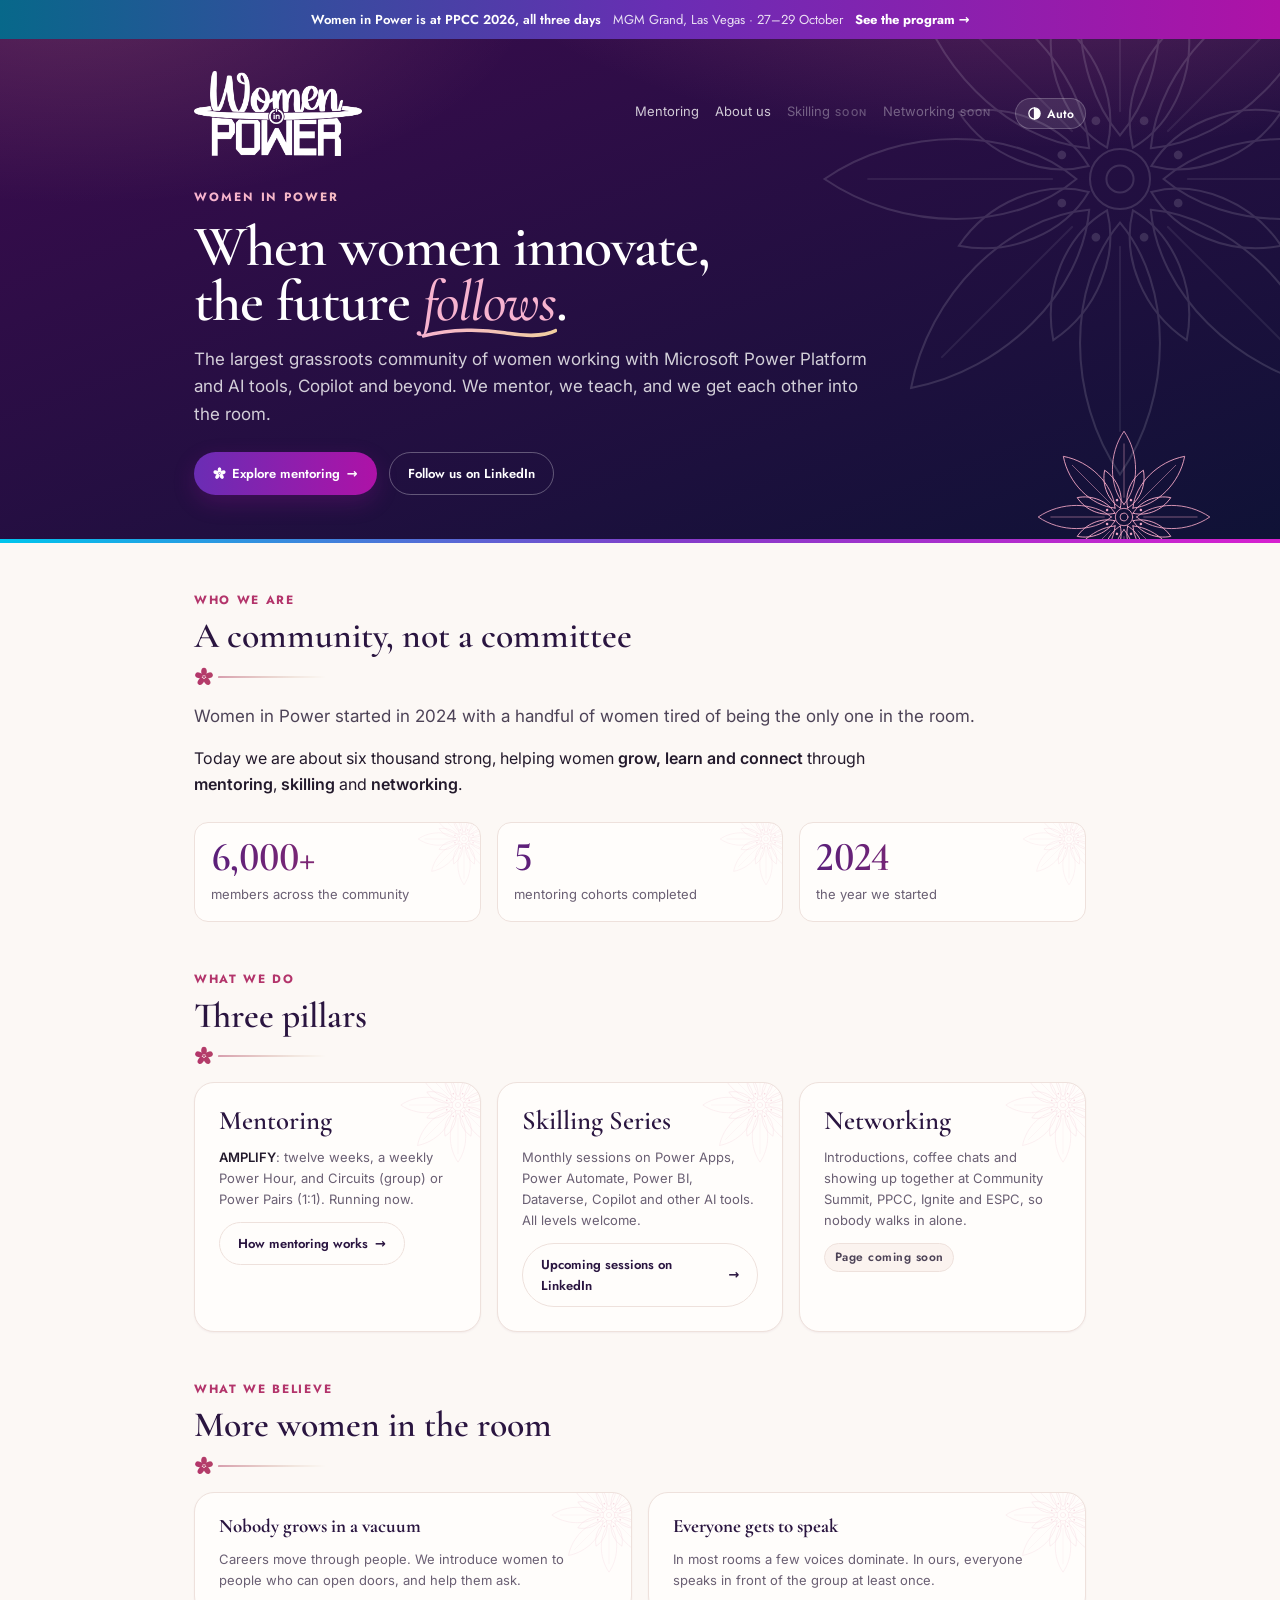
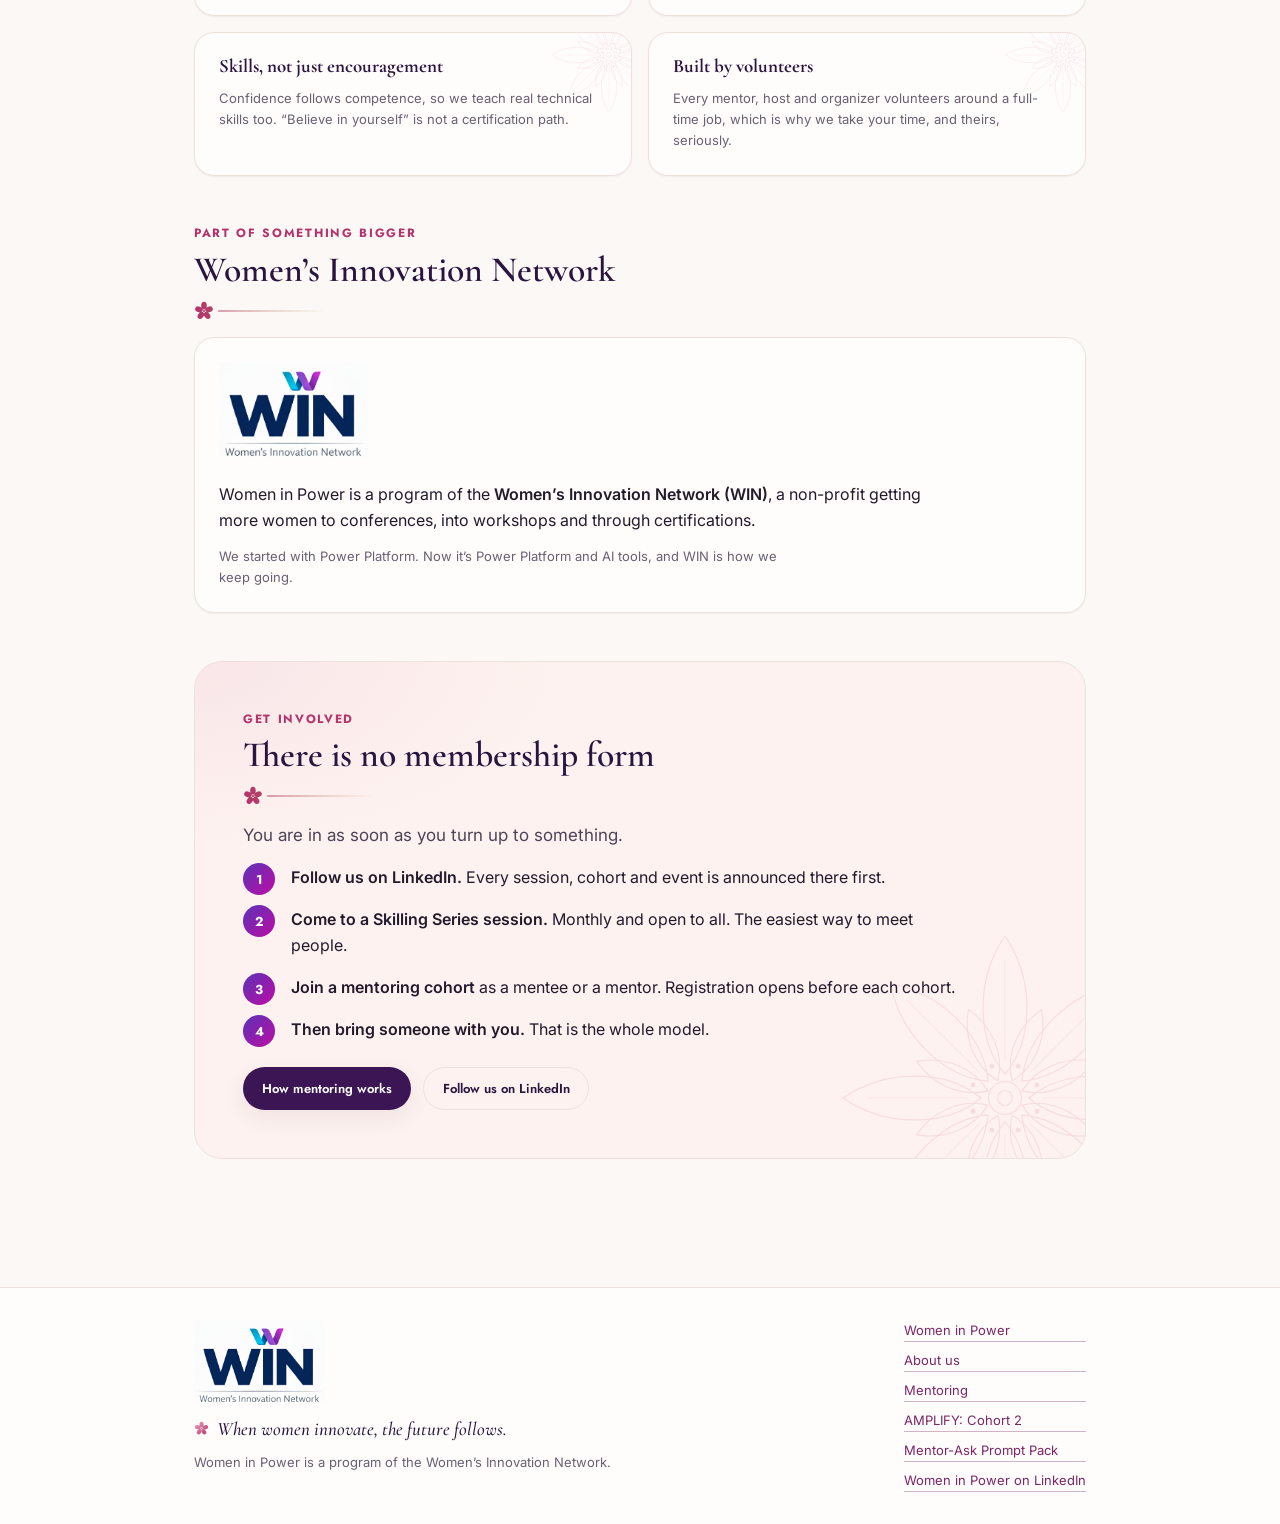
==== commit c428100a: "Add the Skilling committee, Geetha's photo, and rename the nav to About us - Ragavendar Swaminatha S" ====
--- a/index.html
+++ b/index.html
@@ -49,7 +49,7 @@
       <div class="masthead-right">
         <nav class="masthead-nav" aria-label="Main">
           <a href="mentoring/">Mentoring</a>
-          <a href="about/">About</a>
+          <a href="about/">About us</a>
           <span class="nav-soon">Skilling <em>soon</em></span>
           <span class="nav-soon">Networking <em>soon</em></span>
         </nav>
